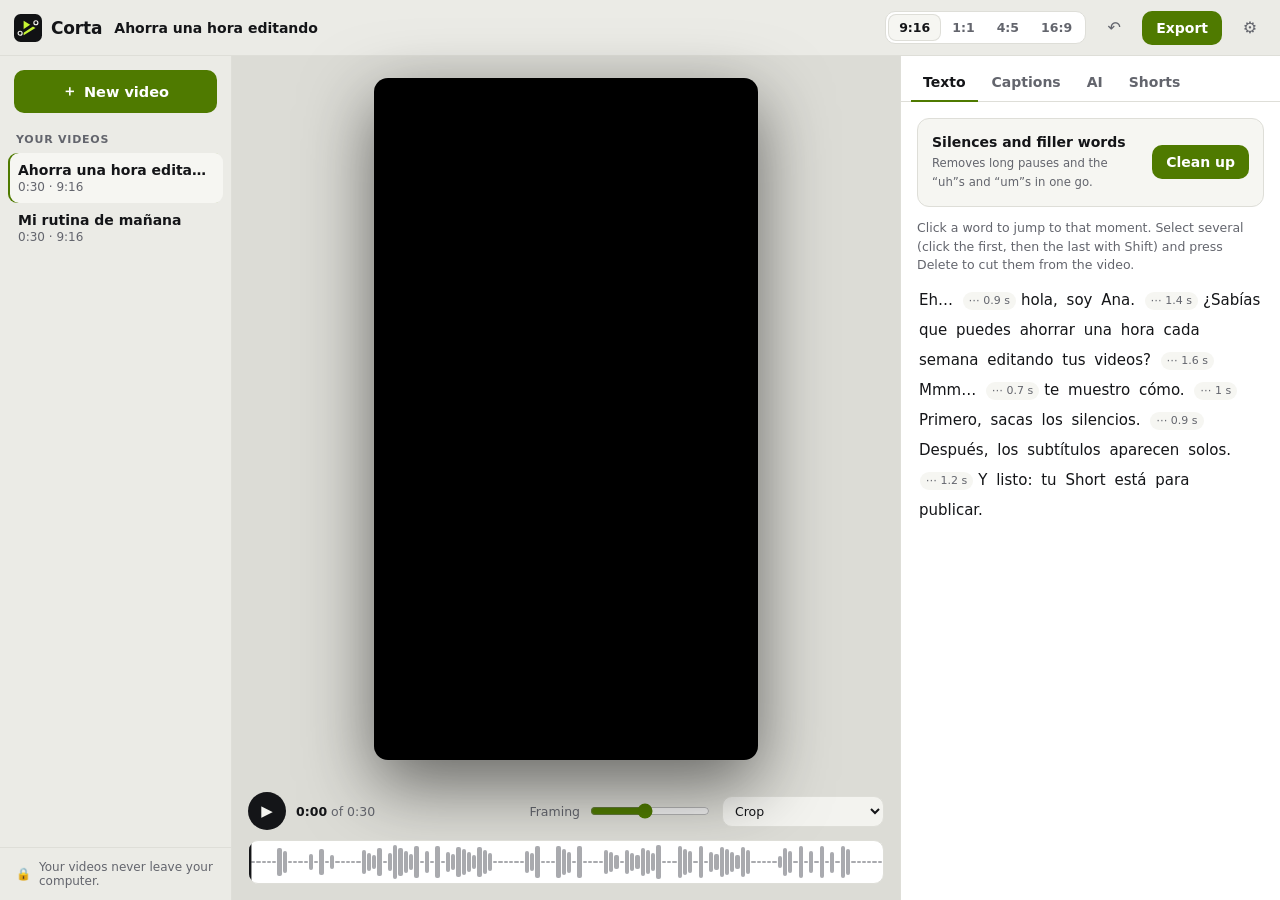
==== ui/index.html @ e9cdbba0 "Primera versión de Corta: editor por texto para Shorts, Reels y TikTok - bin/: proyecto abierto con " ====
<!doctype html>
<html lang="es">
<head>
  <meta charset="utf-8">
  <meta name="viewport" content="width=device-width, initial-scale=1">
  <meta http-equiv="Content-Security-Policy" content="default-src 'self'; style-src 'self' 'unsafe-inline'; img-src 'self' data: blob:; media-src 'self' blob: corta:; font-src 'self'; connect-src 'self'">
  <title>Corta</title>
  <link rel="icon" href="favicon.svg">
  <link rel="stylesheet" href="app.css">
</head>
<body>
  <div id="app"></div>
  <div id="toast" role="status" aria-live="polite"></div>
  <script src="app.js"></script>
</body>
</html>
---- ui/app.css ----
/* Corta: editor oscuro (el video manda) con un verde lima de acento. Modo claro disponible según el sistema. */
@font-face { font-family: "Poppins ExtraBold"; src: url("fuentes/Poppins_800ExtraBold.ttf"); font-display: block; }
@font-face { font-family: "Poppins SemiBold"; src: url("fuentes/Poppins_600SemiBold.ttf"); font-display: block; }
@font-face { font-family: "Montserrat Black"; src: url("fuentes/Montserrat_900Black.ttf"); font-display: block; }
@font-face { font-family: "Bebas Neue"; src: url("fuentes/BebasNeue_400Regular.ttf"); font-display: block; }
@font-face { font-family: "Anton"; src: url("fuentes/Anton_400Regular.ttf"); font-display: block; }

:root {
  --fondo: #0d0e10; --panel: #16171a; --panel2: #1d1f23; --lateral: #121315; --texto: #f4f4f0; --suave: #9a9ca3; --linea: #2a2c31;
  --acento: #c6f432; --sobre-acento: #111214; --acento-suave: rgba(198, 244, 50, .13); --rojo: #ff6b6b; --rojo-suave: rgba(255, 107, 107, .14);
  --corte: repeating-linear-gradient(135deg, rgba(255, 107, 107, .5) 0 4px, rgba(255, 107, 107, .18) 4px 8px);
  --escenario: #08090a; --radio: 12px;
  font-family: -apple-system, BlinkMacSystemFont, "Segoe UI", system-ui, sans-serif; font-size: 14px; color-scheme: dark;
}
@media (prefers-color-scheme: light) {
  :root { --fondo: #f3f3ef; --panel: #ffffff; --panel2: #f6f6f2; --lateral: #ebebe6; --texto: #141518; --suave: #63656d; --linea: #deded8;
    --acento: #4f7a00; --sobre-acento: #ffffff; --acento-suave: rgba(79, 122, 0, .1); --rojo: #c93636; --rojo-suave: rgba(201, 54, 54, .1);
    --corte: repeating-linear-gradient(135deg, rgba(201, 54, 54, .45) 0 4px, rgba(201, 54, 54, .12) 4px 8px); --escenario: #dcdcd6; color-scheme: light; }
}
* { box-sizing: border-box; }
html, body { margin: 0; height: 100%; background: var(--fondo); color: var(--texto); }
button, input, select, textarea { font: inherit; color: inherit; }
button { cursor: pointer; }
:focus-visible { outline: 2px solid var(--acento); outline-offset: 2px; }
h1, h2, h3 { margin: 0; line-height: 1.25; }
.num { font-variant-numeric: tabular-nums; }

/* Estructura: proyectos · escenario · panel */
.app { display: grid; grid-template-columns: 232px minmax(0, 1fr) 380px; grid-template-rows: 56px minmax(0, 1fr); height: 100vh; }
.barra { grid-column: 1 / -1; display: flex; align-items: center; gap: 12px; padding: 0 14px; border-bottom: 1px solid var(--linea); background: var(--lateral); -webkit-app-region: drag; min-width: 0; }
.barra > * { -webkit-app-region: no-drag; }
.marca { display: flex; align-items: center; gap: 9px; font-weight: 800; font-size: 17px; letter-spacing: -.01em; -webkit-app-region: drag; }
.logo { width: 28px; height: 28px; flex: none; }
.titulo-proy { font-weight: 650; color: var(--suave); white-space: nowrap; overflow: hidden; text-overflow: ellipsis; min-width: 0; flex: 1; }
.titulo-proy b { color: var(--texto); }
.segmentado { display: inline-flex; background: var(--panel); border: 1px solid var(--linea); border-radius: 10px; padding: 3px; gap: 2px; flex: none; }
.segmentado button { border: 0; background: transparent; padding: 5px 10px; border-radius: 7px; color: var(--suave); font-weight: 650; font-size: 12.5px; }
.segmentado button[aria-pressed="true"] { background: var(--panel2); color: var(--texto); box-shadow: 0 0 0 1px var(--linea); }

.lateral { background: var(--lateral); border-right: 1px solid var(--linea); display: flex; flex-direction: column; min-height: 0; }
.lateral .caja { padding: 14px; }
.lista { overflow-y: auto; flex: 1; padding: 0 8px 14px; }
.lista h2 { font-size: 11px; text-transform: uppercase; letter-spacing: .07em; color: var(--suave); padding: 6px 8px; font-weight: 700; }
.item { width: 100%; text-align: left; border: 0; background: transparent; border-radius: 9px; padding: 9px 10px; display: block; }
.item:hover { background: var(--panel); }
.item[aria-current="true"] { background: var(--panel2); box-shadow: inset 2px 0 0 var(--acento); }
.item .t { font-weight: 600; display: block; white-space: nowrap; overflow: hidden; text-overflow: ellipsis; }
.item .m { font-size: 12px; color: var(--suave); }
.pie-lateral { padding: 12px 16px; font-size: 12px; color: var(--suave); border-top: 1px solid var(--linea); display: flex; gap: 8px; align-items: center; }
.pie-lateral .icono { margin-left: auto; }

/* Botones */
.boton { border: 1px solid var(--linea); background: var(--panel); border-radius: 10px; padding: 8px 13px; font-weight: 650; display: inline-flex; align-items: center; justify-content: center; gap: 7px; white-space: nowrap; }
.boton:hover { border-color: var(--suave); }
.boton.principal { background: var(--acento); color: var(--sobre-acento); border-color: transparent; }
.boton.principal:hover { filter: brightness(1.06); }
.boton.grande { width: 100%; padding: 11px; font-size: 14.5px; }
.boton.sutil { border-color: transparent; background: transparent; color: var(--suave); }
.boton.sutil:hover { color: var(--texto); background: var(--panel2); }
.boton.peligro { color: var(--rojo); }
.boton:disabled { opacity: .45; cursor: default; }
.icono { border: 0; background: transparent; width: 32px; height: 32px; border-radius: 8px; display: inline-grid; place-items: center; color: var(--suave); font-size: 16px; flex: none; }
.icono:hover:not(:disabled) { background: var(--panel2); color: var(--texto); }
.icono:disabled { opacity: .35; cursor: default; }

/* Escenario */
.centro { display: flex; flex-direction: column; min-width: 0; min-height: 0; background: var(--escenario); }
.escenario { flex: 1; min-height: 0; display: grid; place-items: center; padding: 22px; position: relative; }
.pantalla { position: relative; overflow: hidden; background: #000; border-radius: 14px; box-shadow: 0 24px 70px rgba(0, 0, 0, .55), 0 0 0 1px rgba(255, 255, 255, .06); }
.pantalla video, .pantalla canvas { position: absolute; display: block; max-width: none; }
.pantalla .capa-zoom { position: absolute; inset: 0; transition: transform .25s ease; transform-origin: 50% 45%; }
.subs { position: absolute; left: 6%; right: 6%; text-align: center; transform: translateY(-50%); pointer-events: none; line-height: 1.12; }
.subs span { display: inline-block; margin: 0 .12em; transition: transform .08s; }
.texto-sobre { position: absolute; left: 6%; right: 6%; text-align: center; pointer-events: none; transform: translateY(-50%); }
.reproductor { display: flex; align-items: center; gap: 10px; padding: 10px 16px 6px; color: var(--suave); font-size: 12.5px; }
.reproductor .play { width: 38px; height: 38px; border-radius: 50%; background: var(--texto); color: var(--fondo); border: 0; display: grid; place-items: center; font-size: 15px; }
.reproductor .tiempo { font-variant-numeric: tabular-nums; }
.reproductor .tiempo b { color: var(--texto); }
.reproductor .encuadre { margin-left: auto; display: flex; align-items: center; gap: 8px; }
.reproductor input[type=range] { accent-color: var(--acento); width: 120px; }
.linea-tiempo { margin: 4px 16px 16px; height: 44px; border-radius: 10px; background: var(--panel); border: 1px solid var(--linea); position: relative; cursor: pointer; overflow: hidden; }
.linea-tiempo .onda { position: absolute; inset: 0; display: flex; align-items: center; gap: 1px; padding: 0 2px; opacity: .55; }
.linea-tiempo .onda i { flex: 1; background: var(--suave); border-radius: 2px; min-width: 1px; }
.linea-tiempo .corte { position: absolute; top: 0; bottom: 0; background: var(--corte); border-left: 1px solid var(--rojo); border-right: 1px solid var(--rojo); }
.linea-tiempo .zoom { position: absolute; top: 0; height: 4px; background: var(--acento); border-radius: 2px; }
.linea-tiempo .cabezal { position: absolute; top: -2px; bottom: -2px; width: 2px; background: var(--texto); box-shadow: 0 0 0 1px rgba(0,0,0,.4); pointer-events: none; }

/* Panel derecho */
.panel { border-left: 1px solid var(--linea); background: var(--panel); display: flex; flex-direction: column; min-height: 0; min-width: 0; }
.pestanas { display: flex; gap: 2px; padding: 8px 10px 0; border-bottom: 1px solid var(--linea); }
.pestana { border: 0; background: transparent; padding: 10px 12px; color: var(--suave); font-weight: 650; border-bottom: 2px solid transparent; margin-bottom: -1px; white-space: nowrap; }
.pestana[aria-selected="true"] { color: var(--texto); border-color: var(--acento); }
.cuerpo-panel { overflow-y: auto; flex: 1; padding: 16px; min-height: 0; }
.tarjeta { background: var(--panel2); border: 1px solid var(--linea); border-radius: var(--radio); padding: 14px; margin-bottom: 12px; }
.tarjeta h3 { font-size: 12px; text-transform: uppercase; letter-spacing: .06em; color: var(--suave); margin-bottom: 10px; font-weight: 700; }
.nota { color: var(--suave); font-size: 12.5px; line-height: 1.5; margin: 6px 0 0; }
.limpiar { display: flex; gap: 10px; align-items: center; }
.limpiar .txt { flex: 1; min-width: 0; line-height: 1.4; }
.limpiar .txt > b { display: block; }
.limpiar .txt small { color: var(--suave); }
.ahorro { color: var(--acento); font-weight: 700; }
.acciones-sel { position: sticky; top: -16px; z-index: 2; display: flex; gap: 8px; align-items: center; background: var(--panel); padding: 8px 0 10px; margin-top: -4px; }
.acciones-sel span { color: var(--suave); font-size: 12.5px; flex: 1; }
.transcripcion { line-height: 2; font-size: 15px; user-select: none; }
.transcripcion .w { border-radius: 5px; padding: 2px 2px; cursor: pointer; }
.transcripcion .w:hover { background: var(--panel2); }
.transcripcion .w.activa { background: var(--acento); color: var(--sobre-acento); }
.transcripcion .w.sel { background: var(--acento-suave); box-shadow: 0 0 0 1px var(--acento); }
.transcripcion .w.cortada { color: var(--suave); text-decoration: line-through; text-decoration-color: var(--rojo); opacity: .55; }
.transcripcion .pausa { display: inline-block; font-size: 11px; padding: 0 6px; border-radius: 99px; background: var(--panel2); color: var(--suave); line-height: 18px; margin: 0 3px; cursor: pointer; vertical-align: 1px; border: 0; }
.transcripcion .pausa.cortada { background: var(--rojo-suave); color: var(--rojo); text-decoration: line-through; }
.galeria { display: grid; grid-template-columns: 1fr 1fr; gap: 10px; }
.estilo { border: 1.5px solid var(--linea); border-radius: 12px; background: #1b1d22 radial-gradient(120% 90% at 30% 20%, #3b3150, #16171a); padding: 0; overflow: hidden; text-align: left; }
.estilo[aria-pressed="true"] { border-color: var(--acento); box-shadow: 0 0 0 1px var(--acento); }
.estilo .muestra { height: 84px; display: grid; place-items: center; padding: 8px; }
.estilo .nombre { display: block; padding: 7px 10px; font-weight: 650; font-size: 12.5px; background: rgba(0,0,0,.35); color: #f4f4f0; }
.fila { display: flex; align-items: center; gap: 12px; padding: 9px 0; border-bottom: 1px solid var(--linea); }
.fila:last-child { border: 0; }
.fila .txt { flex: 1; min-width: 0; }
.fila .txt b { display: block; } .fila .txt small { color: var(--suave); display: block; line-height: 1.4; }
.fila input[type=range] { accent-color: var(--acento); width: 120px; }
.interruptor { width: 38px; height: 22px; appearance: none; border-radius: 99px; background: var(--linea); position: relative; cursor: pointer; flex: none; margin: 0; }
.interruptor::after { content: ""; position: absolute; top: 3px; left: 3px; width: 16px; height: 16px; border-radius: 50%; background: #fff; transition: transform .15s; }
.interruptor:checked { background: var(--acento); }
.interruptor:checked::after { transform: translateX(16px); background: var(--sobre-acento); }
textarea, input.texto, select { width: 100%; padding: 10px 12px; border-radius: 10px; border: 1px solid var(--linea); background: var(--fondo); color: var(--texto); resize: vertical; }
select { width: auto; padding: 6px 8px; }
textarea:focus, input.texto:focus { outline: 2px solid var(--acento); outline-offset: 0; }
.ejemplos { display: flex; flex-wrap: wrap; gap: 6px; margin: 10px 0 12px; }
.chip { border: 1px solid var(--linea); background: transparent; border-radius: 99px; padding: 5px 10px; font-size: 12.5px; color: var(--suave); }
.chip:hover { color: var(--texto); border-color: var(--suave); }
.historial-ia { display: grid; gap: 8px; margin-top: 14px; }
.cambio { padding: 10px 12px; border-radius: 10px; background: var(--panel2); border: 1px solid var(--linea); line-height: 1.45; }
.cambio .pedido { color: var(--suave); font-size: 12.5px; display: block; margin-bottom: 3px; }
.cambio.error { border-color: var(--rojo); }
.short { padding: 12px; border-radius: 12px; border: 1px solid var(--linea); background: var(--panel2); margin-bottom: 10px; }
.short h4 { margin: 0 0 4px; font-size: 14.5px; }
.short .meta { color: var(--acento); font-size: 12px; font-weight: 700; }
.short p { margin: 6px 0 10px; color: var(--suave); font-size: 13px; line-height: 1.45; }
.short p q { color: var(--texto); }
.short .acciones { display: flex; gap: 8px; }
.barra-prog { height: 6px; background: var(--linea); border-radius: 99px; overflow: hidden; }
.barra-prog i { display: block; height: 100%; background: var(--acento); border-radius: 99px; transition: width .3s; }
.barra-prog.indef i { width: 35% !important; animation: indef 1.3s ease-in-out infinite; }
@keyframes indef { from { transform: translateX(-100%); } to { transform: translateX(290%); } }

/* Vacío, progreso y diálogos */
.vacio { grid-column: 2 / 4; display: grid; place-items: center; padding: 30px; }
.vacio .dentro { text-align: center; max-width: 520px; }
.vacio h1 { font-size: 28px; margin: 16px 0 8px; letter-spacing: -.02em; }
.vacio p { color: var(--suave); line-height: 1.6; }
.soltar { border: 2px dashed var(--linea); border-radius: 18px; padding: 34px 20px; margin: 22px 0; display: grid; gap: 12px; justify-items: center; }
.soltar.encima { border-color: var(--acento); background: var(--acento-suave); }
.pasos { display: grid; gap: 8px; text-align: left; }
.pasos div { display: flex; gap: 10px; color: var(--suave); line-height: 1.45; }
.pasos b { color: var(--acento); }
.procesando { grid-column: 2 / 4; display: grid; place-items: center; }
.procesando .tarjeta { width: min(440px, 90%); padding: 22px; }
.capa { position: fixed; inset: 0; background: rgba(0, 0, 0, .6); display: grid; place-items: center; padding: 20px; z-index: 10; }
.dialogo { background: var(--panel); border: 1px solid var(--linea); border-radius: 18px; width: min(560px, 100%); max-height: 92vh; overflow-y: auto; padding: 24px 26px; box-shadow: 0 30px 80px rgba(0, 0, 0, .5); }
.dialogo h2 { font-size: 20px; margin-bottom: 6px; }
.dialogo > p { color: var(--suave); margin: 0 0 16px; line-height: 1.55; }
.pie-dialogo { display: flex; justify-content: flex-end; gap: 8px; margin-top: 16px; flex-wrap: wrap; }
.pie-dialogo .izq { margin-right: auto; }
.pasos-bv { display: flex; gap: 6px; margin-bottom: 18px; }
.pasos-bv i { height: 4px; flex: 1; border-radius: 99px; background: var(--linea); }
.pasos-bv i.hecho { background: var(--acento); }
.ok { color: var(--acento); font-weight: 650; font-size: 13px; white-space: nowrap; }
.error-txt { color: var(--rojo); display: block; }
.enlaces { display: flex; gap: 14px; flex-wrap: wrap; font-size: 13px; }
.enlaces a { color: var(--acento); }
.seccion { margin-bottom: 20px; }
.seccion h3 { font-size: 12px; text-transform: uppercase; letter-spacing: .06em; color: var(--suave); margin-bottom: 6px; }
#toast { position: fixed; bottom: 22px; left: 50%; transform: translateX(-50%) translateY(20px); background: var(--texto); color: var(--fondo); padding: 9px 16px; border-radius: 99px; font-weight: 650; opacity: 0; transition: .2s; pointer-events: none; z-index: 20; }
#toast.visible { opacity: 1; transform: translateX(-50%); }

/* Mac: la franja de arriba mueve la ventana (semáforos a la izquierda). */
html[data-host="mac"] .barra { padding-left: 84px; }

@media (max-width: 1100px) {
  .app { grid-template-columns: minmax(0, 1fr) 360px; }
  .lateral { display: none; }
  .vacio, .procesando { grid-column: 1 / 3; }
}
@media (max-width: 760px) {
  .app { grid-template-columns: minmax(0, 1fr); grid-template-rows: auto auto auto; height: auto; min-height: 100vh; }
  .barra { flex-wrap: wrap; padding: 10px 12px; height: auto; gap: 8px; }
  .titulo-proy { order: 3; flex-basis: 100%; }
  .escenario { padding: 14px; min-height: 420px; }
  .panel { border-left: 0; border-top: 1px solid var(--linea); }
  .cuerpo-panel { overflow: visible; }
  .vacio, .procesando { grid-column: 1; }
  .reproductor { flex-wrap: wrap; }
  .reproductor .encuadre { margin-left: 0; }
}
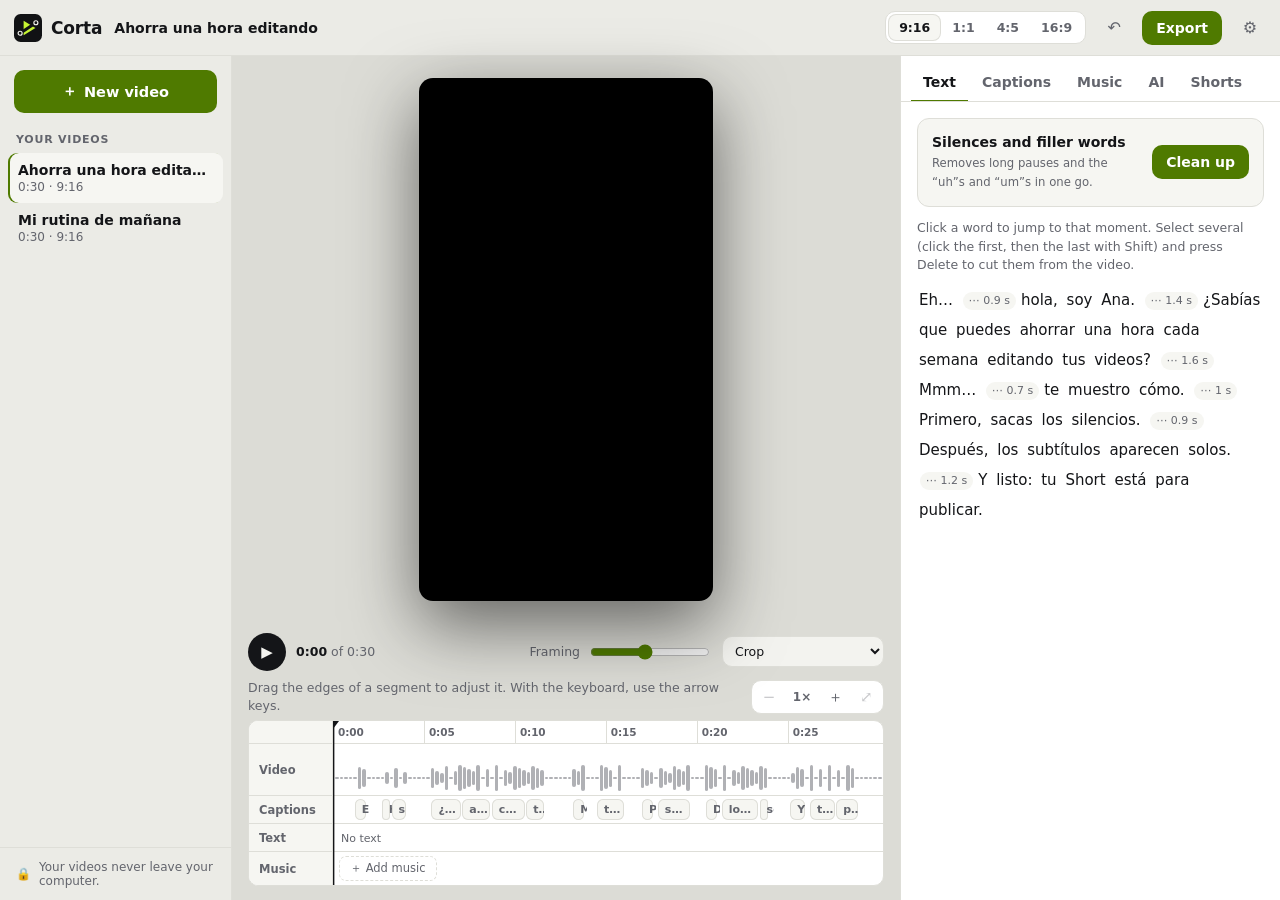
==== commit 4f69b0b6: "Content-Security-Policy más estricta en la interfaz y CSP en la página pública La interfaz suma obje" ====
--- a/ui/index.html
+++ b/ui/index.html
@@ -3,7 +3,7 @@
 <head>
   <meta charset="utf-8">
   <meta name="viewport" content="width=device-width, initial-scale=1">
-  <meta http-equiv="Content-Security-Policy" content="default-src 'self'; style-src 'self' 'unsafe-inline'; img-src 'self' data: blob:; media-src 'self' blob: corta:; font-src 'self'; connect-src 'self'">
+  <meta http-equiv="Content-Security-Policy" content="default-src 'self'; style-src 'self' 'unsafe-inline'; img-src 'self' data: blob:; media-src 'self' blob: corta:; font-src 'self'; connect-src 'self'; object-src 'none'; base-uri 'none'; form-action 'none'">
   <title>Corta</title>
   <link rel="icon" href="favicon.svg">
   <link rel="stylesheet" href="app.css">
--- a/ui/app.css
+++ b/ui/app.css
@@ -9,13 +9,14 @@
   --fondo: #0d0e10; --panel: #16171a; --panel2: #1d1f23; --lateral: #121315; --texto: #f4f4f0; --suave: #9a9ca3; --linea: #2a2c31;
   --acento: #c6f432; --sobre-acento: #111214; --acento-suave: rgba(198, 244, 50, .13); --rojo: #ff6b6b; --rojo-suave: rgba(255, 107, 107, .14);
   --corte: repeating-linear-gradient(135deg, rgba(255, 107, 107, .5) 0 4px, rgba(255, 107, 107, .18) 4px 8px);
-  --escenario: #08090a; --radio: 12px;
+  --escenario: #08090a; --radio: 12px; --violeta: #b8a2ff; --violeta-suave: rgba(184, 162, 255, .2); --azul: #62c6ff; --azul-suave: rgba(98, 198, 255, .28);
   font-family: -apple-system, BlinkMacSystemFont, "Segoe UI", system-ui, sans-serif; font-size: 14px; color-scheme: dark;
 }
 @media (prefers-color-scheme: light) {
   :root { --fondo: #f3f3ef; --panel: #ffffff; --panel2: #f6f6f2; --lateral: #ebebe6; --texto: #141518; --suave: #63656d; --linea: #deded8;
     --acento: #4f7a00; --sobre-acento: #ffffff; --acento-suave: rgba(79, 122, 0, .1); --rojo: #c93636; --rojo-suave: rgba(201, 54, 54, .1);
-    --corte: repeating-linear-gradient(135deg, rgba(201, 54, 54, .45) 0 4px, rgba(201, 54, 54, .12) 4px 8px); --escenario: #dcdcd6; color-scheme: light; }
+    --corte: repeating-linear-gradient(135deg, rgba(201, 54, 54, .45) 0 4px, rgba(201, 54, 54, .12) 4px 8px); --escenario: #dcdcd6; color-scheme: light;
+    --violeta: #6a4fd6; --violeta-suave: rgba(106, 79, 214, .14); --azul: #1f78b4; --azul-suave: rgba(31, 120, 180, .22); }
 }
 * { box-sizing: border-box; }
 html, body { margin: 0; height: 100%; background: var(--fondo); color: var(--texto); }
@@ -78,16 +79,74 @@
 .reproductor .tiempo b { color: var(--texto); }
 .reproductor .encuadre { margin-left: auto; display: flex; align-items: center; gap: 8px; }
 .reproductor input[type=range] { accent-color: var(--acento); width: 120px; }
-.linea-tiempo { margin: 4px 16px 16px; height: 44px; border-radius: 10px; background: var(--panel); border: 1px solid var(--linea); position: relative; cursor: pointer; overflow: hidden; }
-.linea-tiempo .onda { position: absolute; inset: 0; display: flex; align-items: center; gap: 1px; padding: 0 2px; opacity: .55; }
-.linea-tiempo .onda i { flex: 1; background: var(--suave); border-radius: 2px; min-width: 1px; }
-.linea-tiempo .corte { position: absolute; top: 0; bottom: 0; background: var(--corte); border-left: 1px solid var(--rojo); border-right: 1px solid var(--rojo); }
-.linea-tiempo .zoom { position: absolute; top: 0; height: 4px; background: var(--acento); border-radius: 2px; }
-.linea-tiempo .cabezal { position: absolute; top: -2px; bottom: -2px; width: 2px; background: var(--texto); box-shadow: 0 0 0 1px rgba(0,0,0,.4); pointer-events: none; }
+
+/* Línea de tiempo con pistas: los nombres a la izquierda y las pistas en una vista que se desplaza con el zoom */
+.lt { margin: 2px 16px 14px; --lt-nombres: 84px; --h-regla: 22px; --h-video: 52px; --h-subs: 28px; --h-textos: 28px; --h-musica: 34px; }
+.lt-herr { display: flex; align-items: center; gap: 10px; min-height: 34px; margin-bottom: 4px; }
+.lt-info { flex: 1; min-width: 0; display: flex; align-items: center; gap: 8px; flex-wrap: wrap; font-size: 12.5px; }
+.lt-info .nota { margin: 0; }
+.lt-info b { font-weight: 650; font-variant-numeric: tabular-nums; }
+.boton.chico { padding: 3px 9px; font-size: 12.5px; border-radius: 8px; }
+.lt-zoom { display: inline-flex; align-items: center; gap: 1px; background: var(--panel); border: 1px solid var(--linea); border-radius: 10px; padding: 2px; flex: none; }
+.lt-zoom .icono { width: 30px; height: 28px; font-size: 15px; }
+.lt-zoom .num { min-width: 34px; text-align: center; font-size: 12px; font-weight: 650; color: var(--suave); }
+.lt-cuerpo { display: grid; grid-template-columns: var(--lt-nombres) minmax(0, 1fr); border: 1px solid var(--linea); border-radius: 10px; background: var(--panel); overflow: hidden; }
+.lt-nombres { display: grid; grid-template-rows: var(--h-regla) var(--h-video) var(--h-subs) var(--h-textos) var(--h-musica); background: var(--panel2); border-right: 1px solid var(--linea); }
+.lt-nombres span { display: flex; align-items: center; padding: 0 10px; font-size: 11.5px; font-weight: 700; color: var(--suave); border-top: 1px solid var(--linea); white-space: nowrap; overflow: hidden; text-overflow: ellipsis; }
+.lt-nombres span:first-child { border-top: 0; }
+.lt-vista { overflow-x: auto; overflow-y: hidden; touch-action: pan-x; scrollbar-width: thin; min-width: 0; }
+.lt-contenido { position: relative; min-width: 100%; overflow: hidden; user-select: none; -webkit-user-select: none; }
+.lt-regla { position: relative; height: var(--h-regla); cursor: ew-resize; touch-action: none; }
+.lt-regla:focus-visible { outline-offset: -2px; }
+.lt-regla .marca { position: absolute; top: 0; bottom: 0; border-left: 1px solid var(--linea); padding-left: 4px; font-size: 10.5px; line-height: var(--h-regla); color: var(--suave); font-variant-numeric: tabular-nums; white-space: nowrap; pointer-events: none; }
+.pista { position: relative; border-top: 1px solid var(--linea); }
+.pista-video { height: var(--h-video); }
+.pista-subtitulos { height: var(--h-subs); }
+.pista-textos { height: var(--h-textos); }
+.pista-musica { height: var(--h-musica); }
+.pista.apagada { opacity: .4; }
+.fila-zoom { position: absolute; left: 0; right: 0; top: 0; height: 17px; z-index: 2; }
+.fila-cortes { position: absolute; left: 0; right: 0; top: 17px; bottom: 0; }
+.fila-cortes .onda { position: absolute; inset: 0; display: flex; align-items: center; gap: 1px; padding: 0 2px; opacity: .5; pointer-events: none; }
+.fila-cortes .onda i { flex: 1; background: var(--suave); border-radius: 2px; min-width: 1px; }
+.bloque { position: absolute; top: 3px; bottom: 3px; min-width: 3px; border-radius: 6px; display: flex; align-items: center; cursor: pointer; }
+.bloque .etq { min-width: 0; overflow: hidden; white-space: nowrap; text-overflow: ellipsis; padding: 0 7px; font-size: 11px; font-weight: 650; pointer-events: none; }
+.b-corte { top: 2px; bottom: 2px; background: var(--corte); box-shadow: inset 0 0 0 1px var(--rojo); }
+.b-zoom { top: 2px; bottom: 1px; border-radius: 4px; background: var(--acento); color: var(--sobre-acento); }
+.b-zoom .etq { font-size: 10px; padding: 0 5px; }
+.b-sub { background: var(--panel2); box-shadow: inset 0 0 0 1px var(--linea); cursor: default; }
+.b-sub .etq { font-weight: 550; color: var(--suave); }
+.b-texto { background: var(--violeta-suave); box-shadow: inset 0 0 0 1px var(--violeta); }
+.bloque.sel { box-shadow: inset 0 0 0 2px var(--texto); z-index: 2; }
+.b-corte.sel { box-shadow: inset 0 0 0 2px var(--rojo), 0 0 0 1px var(--texto); }
+/* Bordes arrastrables: área de 14 px (24 px con el dedo) y una barrita que aparece al pasar, elegir o enfocar */
+.borde { position: absolute; top: -2px; bottom: -2px; width: 14px; z-index: 3; cursor: ew-resize; touch-action: none; border-radius: 4px; }
+.borde.i { left: -7px; }
+.borde.f { right: -7px; }
+.borde::after { content: ""; position: absolute; top: 3px; bottom: 3px; left: 5px; width: 4px; border-radius: 3px; background: var(--texto); box-shadow: 0 0 0 1px var(--panel); opacity: 0; transition: opacity .12s; }
+.bloque:hover .borde::after, .bloque.sel .borde::after, .borde:focus-visible::after { opacity: 1; }
+.borde:focus-visible { outline: 2px solid var(--acento); outline-offset: 0; }
+@media (pointer: coarse) {
+  .borde { width: 24px; }
+  .borde.i { left: -12px; }
+  .borde.f { right: -12px; }
+  .borde::after { left: 10px; opacity: .55; }
+}
+.lt-sombras { position: absolute; left: 0; right: 0; top: calc(var(--h-regla) + var(--h-video) + 1px); bottom: 0; pointer-events: none; z-index: 1; }
+.lt-sombras span { position: absolute; top: 0; bottom: 0; background: var(--corte); opacity: .3; }
+.lt-vacia { position: absolute; left: 8px; top: 50%; transform: translateY(-50%); font-size: 11px; color: var(--suave); white-space: nowrap; pointer-events: none; }
+.envolvente { position: absolute; left: 0; top: 3px; width: 100%; height: calc(100% - 6px); pointer-events: none; }
+.envolvente polygon { fill: var(--azul-suave); stroke: var(--azul); stroke-width: 1.2; vector-effect: non-scaling-stroke; }
+.envolvente.muda { opacity: .35; }
+.nombre-m { position: absolute; left: 8px; top: 50%; transform: translateY(-50%); max-width: calc(100% - 16px); font-size: 11px; font-weight: 650; white-space: nowrap; overflow: hidden; text-overflow: ellipsis; pointer-events: none; }
+.lt-agregar { position: absolute; left: 6px; top: 4px; bottom: 4px; border: 1px dashed var(--linea); background: transparent; border-radius: 7px; padding: 0 10px; font-size: 11.5px; color: var(--suave); }
+.lt-agregar:hover { color: var(--texto); border-color: var(--suave); }
+.lt .cabezal { position: absolute; top: 0; bottom: 0; width: 2px; margin-left: -1px; background: var(--texto); box-shadow: 0 0 0 1px rgba(0, 0, 0, .35); z-index: 4; pointer-events: none; }
+.lt .cabezal::before { content: ""; position: absolute; top: 0; left: -5px; border: 6px solid transparent; border-top: 8px solid var(--texto); border-bottom: 0; }
 
 /* Panel derecho */
 .panel { border-left: 1px solid var(--linea); background: var(--panel); display: flex; flex-direction: column; min-height: 0; min-width: 0; }
-.pestanas { display: flex; gap: 2px; padding: 8px 10px 0; border-bottom: 1px solid var(--linea); }
+.pestanas { display: flex; gap: 2px; padding: 8px 10px 0; border-bottom: 1px solid var(--linea); overflow-x: auto; scrollbar-width: none; }
 .pestana { border: 0; background: transparent; padding: 10px 12px; color: var(--suave); font-weight: 650; border-bottom: 2px solid transparent; margin-bottom: -1px; white-space: nowrap; }
 .pestana[aria-selected="true"] { color: var(--texto); border-color: var(--acento); }
 .cuerpo-panel { overflow-y: auto; flex: 1; padding: 16px; min-height: 0; }
@@ -133,6 +192,15 @@
 .cambio { padding: 10px 12px; border-radius: 10px; background: var(--panel2); border: 1px solid var(--linea); line-height: 1.45; }
 .cambio .pedido { color: var(--suave); font-size: 12.5px; display: block; margin-bottom: 3px; }
 .cambio.error { border-color: var(--rojo); }
+.disco { width: 34px; height: 34px; border-radius: 9px; display: grid; place-items: center; background: var(--azul-suave); color: var(--azul); font-size: 17px; flex: none; }
+.archivo-m .txt b { white-space: nowrap; overflow: hidden; text-overflow: ellipsis; }
+.acciones-m { display: flex; gap: 4px; flex: none; }
+.fila output { min-width: 40px; text-align: right; color: var(--suave); font-size: 12.5px; }
+.medidor { display: grid; gap: 6px; margin: 12px 0 14px; }
+.medidor .barra-prog i { background: var(--azul); transition: width .08s linear; }
+.medidor small { color: var(--suave); font-size: 12px; }
+.derechos { border-color: var(--linea); background: transparent; }
+.derechos b { display: block; margin-bottom: 2px; }
 .short { padding: 12px; border-radius: 12px; border: 1px solid var(--linea); background: var(--panel2); margin-bottom: 10px; }
 .short h4 { margin: 0 0 4px; font-size: 14.5px; }
 .short .meta { color: var(--acento); font-size: 12px; font-weight: 700; }
@@ -165,6 +233,24 @@
 .pasos-bv { display: flex; gap: 6px; margin-bottom: 18px; }
 .pasos-bv i { height: 4px; flex: 1; border-radius: 99px; background: var(--linea); }
 .pasos-bv i.hecho { background: var(--acento); }
+.dialogo h2[tabindex]:focus { outline: none; }
+/* Bienvenida, paso 0: el idioma, sobre fondo liso (antes de elegirlo no se ve nada más) */
+.capa-idioma { background: var(--fondo); }
+.capa-idioma .dialogo { box-shadow: 0 12px 40px rgba(0, 0, 0, .14); }
+.idioma-bv { text-align: center; }
+.idioma-bv .logo { width: 48px; height: 48px; margin: 4px auto 14px; display: block; }
+.idioma-bv h2 { font-size: 22px; margin-bottom: 20px; }
+.idioma-bv .punto { color: var(--suave); }
+.opciones-idioma { display: grid; grid-template-columns: 1fr 1fr; gap: 12px; }
+.opcion-idioma { flex-direction: column; gap: 4px; min-height: 104px; padding: 16px 14px; border-radius: 14px; white-space: normal; position: relative; border-width: 2px; }
+.opcion-idioma b { font-size: 20px; }
+.opcion-idioma small { font-size: 13.5px; font-weight: 500; color: var(--suave); }
+.opcion-idioma.principal small { color: inherit; }
+.opcion-idioma .sugerido { position: absolute; top: 8px; right: 10px; font-style: normal; font-size: 11px; font-weight: 700; letter-spacing: .03em; text-transform: uppercase; }
+.opcion-idioma:focus-visible { outline: 3px solid var(--texto); outline-offset: 3px; }
+.nota-idioma { color: var(--suave); font-size: 13px; margin: 18px 0 0; line-height: 1.5; }
+.nota-idioma span { display: block; }
+@media (max-width: 480px) { .opciones-idioma { grid-template-columns: 1fr; } .idioma-bv h2 { font-size: 20px; } .idioma-bv h2 span[lang] { display: block; } .idioma-bv .punto { display: none; } .dialogo { padding: 20px 18px; } }
 .ok { color: var(--acento); font-weight: 650; font-size: 13px; white-space: nowrap; }
 .error-txt { color: var(--rojo); display: block; }
 .enlaces { display: flex; gap: 14px; flex-wrap: wrap; font-size: 13px; }
@@ -192,4 +278,8 @@
   .vacio, .procesando { grid-column: 1; }
   .reproductor { flex-wrap: wrap; }
   .reproductor .encuadre { margin-left: 0; }
-}
+  .lt { margin: 2px 12px 12px; --lt-nombres: 64px; }
+  .lt-nombres span { padding: 0 7px; font-size: 10.5px; }
+  .lt-herr { flex-wrap: wrap; }
+  .pestana { padding: 10px 9px; }
+}
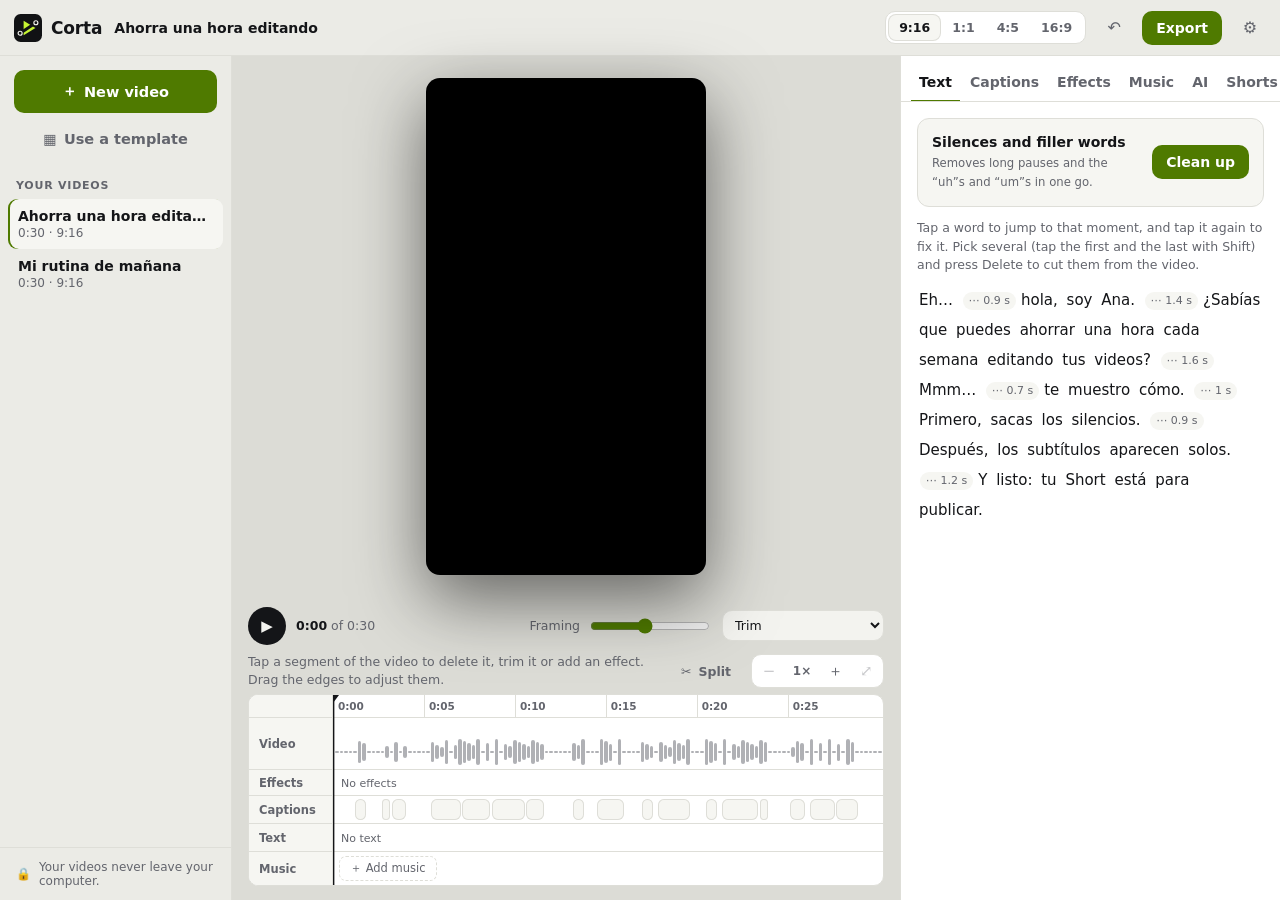
==== commit d9e84c64: "Plantillas: eliges una, pones tus clips o fotos y el video se arma solo Una plantilla es un video ar" ====
--- a/ui/index.html
+++ b/ui/index.html
@@ -3,7 +3,7 @@
 <head>
   <meta charset="utf-8">
   <meta name="viewport" content="width=device-width, initial-scale=1">
-  <meta http-equiv="Content-Security-Policy" content="default-src 'self'; style-src 'self' 'unsafe-inline'; img-src 'self' data: blob:; media-src 'self' blob: corta:; font-src 'self'; connect-src 'self'; object-src 'none'; base-uri 'none'; form-action 'none'">
+  <meta http-equiv="Content-Security-Policy" content="default-src 'self'; style-src 'self' 'unsafe-inline'; img-src 'self' data: blob: corta:; media-src 'self' blob: corta:; font-src 'self'; connect-src 'self'; object-src 'none'; base-uri 'none'; form-action 'none'">
   <title>Corta</title>
   <link rel="icon" href="favicon.svg">
   <link rel="stylesheet" href="app.css">
--- a/ui/app.css
+++ b/ui/app.css
@@ -81,7 +81,7 @@
 .reproductor input[type=range] { accent-color: var(--acento); width: 120px; }
 
 /* Línea de tiempo con pistas: los nombres a la izquierda y las pistas en una vista que se desplaza con el zoom */
-.lt { margin: 2px 16px 14px; --lt-nombres: 84px; --h-regla: 22px; --h-video: 52px; --h-subs: 28px; --h-textos: 28px; --h-musica: 34px; }
+.lt { margin: 2px 16px 14px; --lt-nombres: 84px; --h-regla: 22px; --h-video: 52px; --h-subs: 28px; --h-textos: 28px; --h-musica: 34px; --h-efectos: 26px; }
 .lt-herr { display: flex; align-items: center; gap: 10px; min-height: 34px; margin-bottom: 4px; }
 .lt-info { flex: 1; min-width: 0; display: flex; align-items: center; gap: 8px; flex-wrap: wrap; font-size: 12.5px; }
 .lt-info .nota { margin: 0; }
@@ -91,7 +91,7 @@
 .lt-zoom .icono { width: 30px; height: 28px; font-size: 15px; }
 .lt-zoom .num { min-width: 34px; text-align: center; font-size: 12px; font-weight: 650; color: var(--suave); }
 .lt-cuerpo { display: grid; grid-template-columns: var(--lt-nombres) minmax(0, 1fr); border: 1px solid var(--linea); border-radius: 10px; background: var(--panel); overflow: hidden; }
-.lt-nombres { display: grid; grid-template-rows: var(--h-regla) var(--h-video) var(--h-subs) var(--h-textos) var(--h-musica); background: var(--panel2); border-right: 1px solid var(--linea); }
+.lt-nombres { display: grid; grid-template-rows: var(--h-regla) var(--h-video) var(--h-efectos) var(--h-subs) var(--h-textos) var(--h-musica); background: var(--panel2); border-right: 1px solid var(--linea); }
 .lt-nombres span { display: flex; align-items: center; padding: 0 10px; font-size: 11.5px; font-weight: 700; color: var(--suave); border-top: 1px solid var(--linea); white-space: nowrap; overflow: hidden; text-overflow: ellipsis; }
 .lt-nombres span:first-child { border-top: 0; }
 .lt-vista { overflow-x: auto; overflow-y: hidden; touch-action: pan-x; scrollbar-width: thin; min-width: 0; }
@@ -102,6 +102,7 @@
 .pista { position: relative; border-top: 1px solid var(--linea); }
 .pista-video { height: var(--h-video); }
 .pista-subtitulos { height: var(--h-subs); }
+.pista-efectos { height: var(--h-efectos); }
 .pista-textos { height: var(--h-textos); }
 .pista-musica { height: var(--h-musica); }
 .pista.apagada { opacity: .4; }
@@ -147,7 +148,7 @@
 /* Panel derecho */
 .panel { border-left: 1px solid var(--linea); background: var(--panel); display: flex; flex-direction: column; min-height: 0; min-width: 0; }
 .pestanas { display: flex; gap: 2px; padding: 8px 10px 0; border-bottom: 1px solid var(--linea); overflow-x: auto; scrollbar-width: none; }
-.pestana { border: 0; background: transparent; padding: 10px 12px; color: var(--suave); font-weight: 650; border-bottom: 2px solid transparent; margin-bottom: -1px; white-space: nowrap; }
+.pestana { border: 0; background: transparent; padding: 10px 8px; color: var(--suave); font-weight: 650; border-bottom: 2px solid transparent; margin-bottom: -1px; white-space: nowrap; }
 .pestana[aria-selected="true"] { color: var(--texto); border-color: var(--acento); }
 .cuerpo-panel { overflow-y: auto; flex: 1; padding: 16px; min-height: 0; }
 .tarjeta { background: var(--panel2); border: 1px solid var(--linea); border-radius: var(--radio); padding: 14px; margin-bottom: 12px; }
@@ -158,14 +159,27 @@
 .limpiar .txt > b { display: block; }
 .limpiar .txt small { color: var(--suave); }
 .ahorro { color: var(--acento); font-weight: 700; }
-.acciones-sel { position: sticky; top: -16px; z-index: 2; display: flex; gap: 8px; align-items: center; background: var(--panel); padding: 8px 0 10px; margin-top: -4px; }
-.acciones-sel span { color: var(--suave); font-size: 12.5px; flex: 1; }
+.acciones-sel { position: sticky; top: -16px; z-index: 2; display: flex; flex-wrap: wrap; gap: 6px 8px; align-items: center; background: var(--panel); padding: 8px 0 10px; margin-top: -4px; }
+.acciones-sel > span { color: var(--suave); font-size: 12.5px; flex: 1 1 auto; }
 .transcripcion { line-height: 2; font-size: 15px; user-select: none; }
 .transcripcion .w { border-radius: 5px; padding: 2px 2px; cursor: pointer; }
 .transcripcion .w:hover { background: var(--panel2); }
 .transcripcion .w.activa { background: var(--acento); color: var(--sobre-acento); }
 .transcripcion .w.sel { background: var(--acento-suave); box-shadow: 0 0 0 1px var(--acento); }
 .transcripcion .w.cortada { color: var(--suave); text-decoration: line-through; text-decoration-color: var(--rojo); opacity: .55; }
+.transcripcion .w-editar { font: inherit; font-size: 15px; line-height: 1.4; padding: 1px 5px; margin: 0 1px; border-radius: 6px; border: 0; outline: 2px solid var(--acento); background: var(--fondo); color: var(--texto); width: auto; max-width: 100%; }
+.transcripcion .marca-linea { color: var(--acento); font-size: 12px; margin-left: 1px; vertical-align: 2px; }
+.subs [data-sub-w] { pointer-events: auto; cursor: text; }
+.subs .editar-sub { text-transform: none !important; pointer-events: auto; width: 100%; text-align: center; background: rgba(0, 0, 0, .55); border: 0; outline: 2px solid var(--acento); border-radius: 10px; padding: 6px 10px; line-height: 1.2; }
+.sugerencia { position: fixed; left: 50%; bottom: 72px; transform: translateX(-50%); z-index: 15; width: max-content; max-width: min(640px, calc(100vw - 32px));
+  display: flex; align-items: center; gap: 10px 14px; flex-wrap: wrap; padding: 10px 10px 10px 16px; border-radius: 14px; background: var(--panel); border: 1px solid var(--linea); box-shadow: 0 16px 50px rgba(0, 0, 0, .45); }
+.sugerencia .txt { flex: 1 1 220px; line-height: 1.4; }
+.sugerencia .acciones { display: flex; align-items: center; gap: 6px; flex-wrap: wrap; margin-left: auto; }
+.fila input.texto { flex: 1; min-width: 0; width: auto; }
+.chips-vocab { display: flex; flex-wrap: wrap; gap: 6px; padding: 8px 0; }
+.chip-vocab { display: inline-flex; align-items: center; gap: 2px; padding: 2px 2px 2px 10px; border: 1px solid var(--linea); border-radius: 99px; font-size: 13px; }
+.chip-vocab .icono { width: 24px; height: 24px; font-size: 14px; }
+.flecha { color: var(--suave); font-weight: 400; margin: 0 4px; }
 .transcripcion .pausa { display: inline-block; font-size: 11px; padding: 0 6px; border-radius: 99px; background: var(--panel2); color: var(--suave); line-height: 18px; margin: 0 3px; cursor: pointer; vertical-align: 1px; border: 0; }
 .transcripcion .pausa.cortada { background: var(--rojo-suave); color: var(--rojo); text-decoration: line-through; }
 .galeria { display: grid; grid-template-columns: 1fr 1fr; gap: 10px; }
@@ -281,5 +295,106 @@
   .lt { margin: 2px 12px 12px; --lt-nombres: 64px; }
   .lt-nombres span { padding: 0 7px; font-size: 10.5px; }
   .lt-herr { flex-wrap: wrap; }
+  .lt-info { flex: 1 1 100%; }
+  .lt-herr [data-accion="dividir"] { margin-right: auto; }
   .pestana { padding: 10px 9px; }
 }
+.pie-cambio { margin-top: 8px; display: flex; align-items: center; gap: 8px; }
+.cambio.quitado > span:not(.pedido) { color: var(--suave); }
+.estado-cambio { color: var(--suave); font-size: 12.5px; font-weight: 650; }
+
+/* Efectos: capas de la vista previa, panel, catálogo y línea de tiempo */
+.pantalla .capas-fx { position: absolute; inset: 0; pointer-events: none; }
+.pantalla .capas-fx i, .muestra-fx i { position: absolute; inset: 0; display: block; }
+.fx-destino { display: flex; align-items: center; gap: 10px; border-color: var(--acento); }
+.fx-destino .txt { flex: 1; min-width: 0; line-height: 1.4; }
+.fx-destino .txt b { display: block; } .fx-destino .txt small { color: var(--suave); display: block; overflow: hidden; text-overflow: ellipsis; white-space: nowrap; }
+.chips-fx { display: flex; gap: 6px; overflow-x: auto; scrollbar-width: none; padding: 2px 0 10px; }
+.chip[aria-pressed="true"] { background: var(--acento); color: var(--sobre-acento); border-color: transparent; }
+input.buscar-fx { margin-bottom: 12px; }
+.galeria-fx { display: grid; grid-template-columns: repeat(3, minmax(0, 1fr)); gap: 10px; margin-bottom: 12px; }
+.fx { border: 1.5px solid var(--linea); border-radius: 12px; background: var(--panel2); padding: 0; overflow: hidden; text-align: left; min-height: 44px; }
+.fx[aria-pressed="true"] { border-color: var(--acento); box-shadow: 0 0 0 1px var(--acento); }
+.fx .nombre { display: block; padding: 6px 8px; font-weight: 650; font-size: 12px; white-space: nowrap; overflow: hidden; text-overflow: ellipsis; }
+.muestra-fx { position: relative; display: block; height: 96px; overflow: hidden; background: radial-gradient(120% 90% at 30% 20%, #c9a27a, #4a3a5c); }
+.muestra-fx canvas { width: 100%; height: 100%; object-fit: cover; display: block; }
+.muestra-fx canvas:not(.con-video) { opacity: 0; }
+.muestra-fx.anim-acercar canvas { animation: fx-acercar 2.4s ease-in-out infinite alternate; }
+.muestra-fx.anim-alejar canvas { animation: fx-acercar 2.4s ease-in-out infinite alternate-reverse; }
+.muestra-fx.anim-golpe canvas { animation: fx-golpe 1.6s infinite; }
+.muestra-fx .anim-capa { animation: fx-capa 2s ease-in-out infinite; opacity: 0; }
+@keyframes fx-acercar { from { transform: scale(1); } to { transform: scale(1.18); } }
+@keyframes fx-golpe { 0%, 30% { transform: scale(1); } 38%, 100% { transform: scale(1.25); } }
+@keyframes fx-capa { 0%, 35%, 100% { opacity: 0; } 50% { opacity: 1; } }
+@media (prefers-reduced-motion: reduce) { .muestra-fx canvas, .muestra-fx .anim-capa { animation: none !important; } }
+.comunidad { display: flex; align-items: center; gap: 12px; }
+.comunidad .txt { flex: 1; min-width: 0; line-height: 1.4; } .comunidad .txt b { display: block; } .comunidad .txt small { color: var(--suave); }
+.lista-cat { display: grid; gap: 8px; max-height: 52vh; overflow-y: auto; margin-top: 2px; }
+.item-cat { display: flex; align-items: center; gap: 12px; padding: 8px; border: 1px solid var(--linea); border-radius: 12px; background: var(--panel2); }
+.item-cat .muestra-fx { width: 54px; flex: none; border-radius: 8px; }
+.item-cat .txt { flex: 1; min-width: 0; line-height: 1.4; } .item-cat .txt b { display: block; } .item-cat .txt small { display: block; color: var(--suave); font-size: 12.5px; }
+.item-cat .autor { font-size: 11.5px !important; }
+.b-tramo { top: 2px; bottom: 2px; background: transparent; border-radius: 6px; }
+.b-tramo:hover { box-shadow: inset 0 0 0 1px var(--suave); }
+.b-tramo.sel { box-shadow: inset 0 0 0 2px var(--acento); background: var(--acento-suave); }
+.b-efecto { background: var(--azul-suave); box-shadow: inset 0 0 0 1px var(--azul); z-index: 1; }
+.lt-global-fx { position: absolute; inset: 3px 0; width: 100%; border: 0; border-radius: 6px; background: var(--azul-suave); opacity: .55; color: var(--texto); font-size: 11px; font-weight: 650; text-align: left; padding: 0 8px; white-space: nowrap; overflow: hidden; text-overflow: ellipsis; }
+.herr-tramo { display: inline-flex; flex-wrap: wrap; gap: 4px; }
+@media (max-width: 760px) { .galeria-fx { grid-template-columns: repeat(3, minmax(0, 1fr)); } .muestra-fx { height: 84px; } }
+
+/* Plantillas: elegir (galería y detalle), vista previa sin video y el panel Clips */
+.solo-angosto { display: none; }
+@media (max-width: 1100px) { .solo-angosto { display: inline-grid; } }
+.lateral .caja { display: grid; gap: 6px; }
+.o-plantilla { display: flex; align-items: center; justify-content: center; gap: 10px; flex-wrap: wrap; margin: -6px 0 22px; }
+.dialogo.dialogo-pl { width: min(820px, 100%); }
+.segmentado.ancho { display: flex; width: max-content; max-width: 100%; margin: 0 0 12px; }
+.galeria-pl { display: grid; grid-template-columns: repeat(auto-fill, minmax(150px, 1fr)); gap: 12px; max-height: 56vh; overflow-y: auto; padding: 2px; }
+.pl { border: 1px solid var(--linea); border-radius: 14px; background: var(--panel2); padding: 8px 8px 10px; text-align: left; display: grid; gap: 2px; min-width: 0; }
+.pl:hover { border-color: var(--suave); }
+.pl .nombre { font-weight: 650; font-size: 13.5px; white-space: nowrap; overflow: hidden; text-overflow: ellipsis; margin-top: 6px; }
+.pl small { color: var(--suave); font-size: 12px; font-variant-numeric: tabular-nums; }
+.pv-marco { display: grid; place-items: center; height: 150px; border-radius: 10px; background: var(--fondo); overflow: hidden; }
+.pv-marco.grande { height: 260px; flex: none; width: min(300px, 100%); }
+.pv-pl { position: relative; display: block; max-width: 100%; max-height: 100%; border-radius: 6px; overflow: hidden; background: #222; }
+.pv-h { position: absolute; inset: 0; display: grid; place-items: center; opacity: 0; transition: opacity .12s; }
+.pv-h.on { opacity: 1; }
+.pv-h em { font-style: normal; color: rgba(255, 255, 255, .75); font-size: 15px; }
+.pv-h small { position: absolute; left: 6px; right: 6px; bottom: 14px; color: rgba(255, 255, 255, .9); font-size: 10.5px; text-align: center; line-height: 1.25; }
+.pv-h.foto.on { animation: pv-zoom var(--d, 2s) linear; }
+.pv-h.on[data-tr]::after { content: ""; position: absolute; inset: 0; background: #fff; opacity: 0; animation: pv-destello .32s ease-out; }
+.pv-h.on[data-tr="negro"]::after { background: #000; }
+.pv-t { position: absolute; left: 4%; right: 4%; text-align: center; transform: translateY(-50%); opacity: 0; line-height: 1.1; pointer-events: none; transition: opacity .12s; }
+.pv-t.on { opacity: 1; }
+.pv-barra { position: absolute; left: 0; right: 0; bottom: 0; height: 3px; background: rgba(0, 0, 0, .35); }
+.pv-barra i { position: absolute; top: -2px; bottom: 0; width: 1px; background: rgba(255, 255, 255, .85); }
+.pv-cabezal { position: absolute; top: 0; bottom: 0; left: 0; width: 3px; background: #fff; }
+@keyframes pv-zoom { from { transform: scale(1); } to { transform: scale(1.12); } }
+@keyframes pv-destello { 0% { opacity: .9; } 100% { opacity: 0; } }
+@media (prefers-reduced-motion: reduce) { .pv-h.foto.on, .pv-h.on[data-tr]::after { animation: none; } }
+.volver-pl { margin: -6px 0 8px -6px; }
+.detalle-pl { display: flex; gap: 18px; align-items: flex-start; margin-bottom: 14px; }
+.detalle-pl .txt { flex: 1; min-width: 0; }
+.detalle-pl .txt p { color: var(--suave); line-height: 1.5; margin: 4px 0 8px; }
+.meta-pl { color: var(--suave); font-size: 12.5px; line-height: 1.5; display: block; }
+.huecos-pl { list-style: none; padding: 0; margin: 0 0 12px; display: grid; gap: 4px; }
+.huecos-pl li { display: flex; align-items: center; gap: 10px; padding: 7px 10px; border-radius: 10px; background: var(--panel2); }
+.huecos-pl .txt { flex: 1; min-width: 0; } .huecos-pl b { font-weight: 600; }
+.huecos-pl small { color: var(--suave); font-size: 12.5px; white-space: nowrap; font-variant-numeric: tabular-nums; }
+.huecos-pl .num, .hueco-fila .num { width: 22px; height: 22px; border-radius: 99px; display: inline-grid; place-items: center; font-size: 11.5px; font-weight: 700; background: var(--panel); color: var(--suave); flex: none; }
+.falta-pl { display: grid; gap: 6px; }
+.hueco-fila { display: flex; align-items: center; gap: 10px; padding: 8px 0; border-top: 1px solid var(--linea); }
+.hueco-fila .mini-clip { width: 44px; height: 60px; object-fit: cover; border-radius: 7px; background: var(--fondo); flex: none; }
+.hueco-fila .txt { flex: 1; min-width: 0; line-height: 1.35; }
+.hueco-fila .txt b { display: block; font-weight: 600; white-space: nowrap; overflow: hidden; text-overflow: ellipsis; }
+.hueco-fila .txt small { color: var(--suave); font-size: 12px; display: block; font-variant-numeric: tabular-nums; }
+.hueco-fila .desde { display: flex; align-items: center; gap: 8px; margin-top: 4px; }
+.hueco-fila .desde input { accent-color: var(--acento); flex: 1; min-width: 0; min-height: 28px; }
+.hueco-fila .desde output { color: var(--suave); font-size: 12px; white-space: nowrap; font-variant-numeric: tabular-nums; }
+@media (max-width: 760px) {
+  .galeria-pl { grid-template-columns: repeat(2, minmax(0, 1fr)); max-height: none; }
+  .pv-marco { height: 140px; }
+  .detalle-pl { flex-direction: column; align-items: stretch; }
+  .pv-marco.grande { width: 100%; height: 240px; }
+  .capa:has(.dialogo-pl) { padding: 10px; }
+}
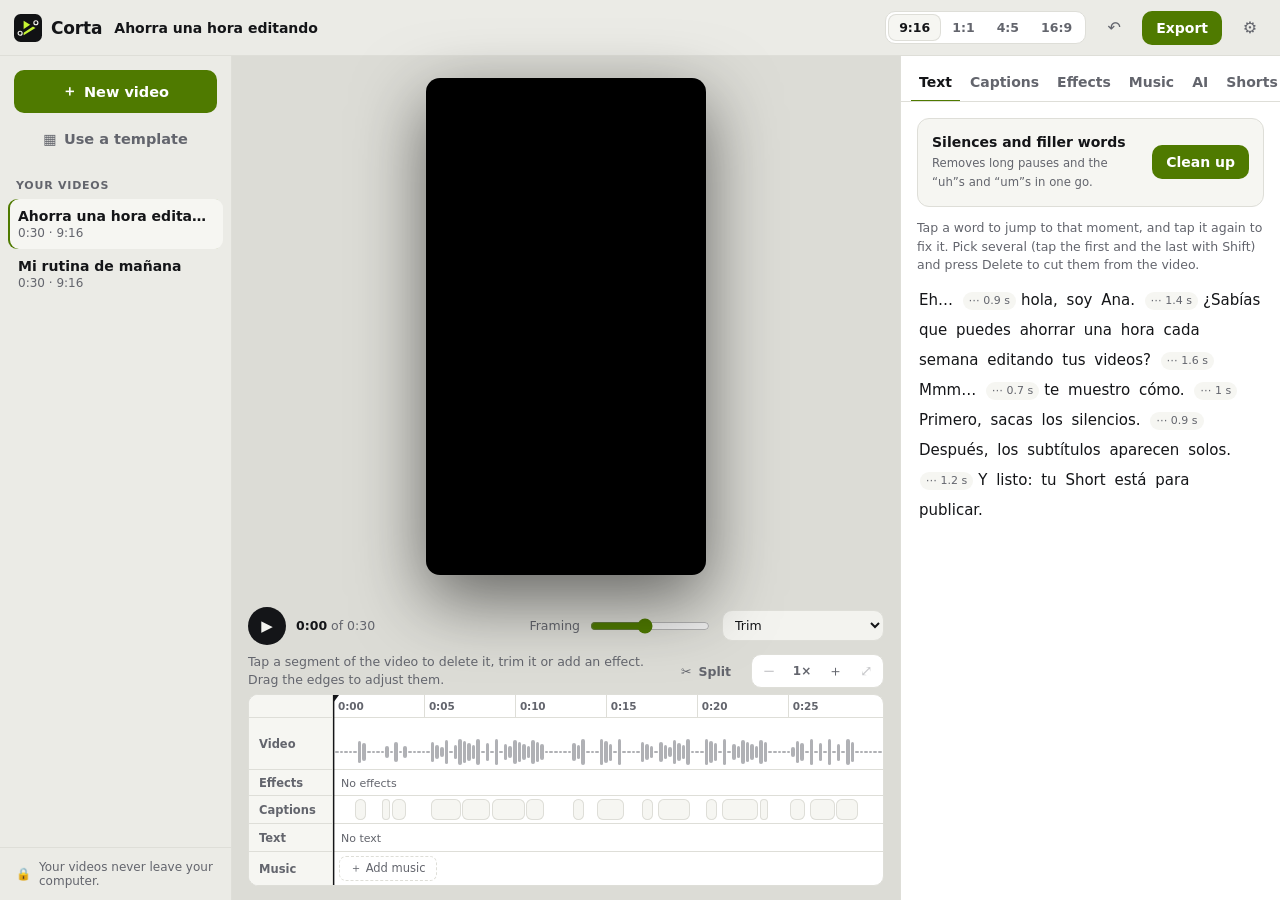
==== commit 85b42136: "Pieza: Corta usa las piezas nucleo, ia e i18n - app.json (id «corta», datos «visible» = ~/Corta/.cor" ====
--- a/ui/index.html
+++ b/ui/index.html
@@ -11,6 +11,7 @@
 <body>
   <div id="app"></div>
   <div id="toast" role="status" aria-live="polite"></div>
+  <script src="i18n.js"></script>
   <script src="app.js"></script>
 </body>
 </html>
--- a/ui/app.css
+++ b/ui/app.css
@@ -142,7 +142,8 @@
 .nombre-m { position: absolute; left: 8px; top: 50%; transform: translateY(-50%); max-width: calc(100% - 16px); font-size: 11px; font-weight: 650; white-space: nowrap; overflow: hidden; text-overflow: ellipsis; pointer-events: none; }
 .lt-agregar { position: absolute; left: 6px; top: 4px; bottom: 4px; border: 1px dashed var(--linea); background: transparent; border-radius: 7px; padding: 0 10px; font-size: 11.5px; color: var(--suave); }
 .lt-agregar:hover { color: var(--texto); border-color: var(--suave); }
-.lt .cabezal { position: absolute; top: 0; bottom: 0; width: 2px; margin-left: -1px; background: var(--texto); box-shadow: 0 0 0 1px rgba(0, 0, 0, .35); z-index: 4; pointer-events: none; }
+/* El cabezal se mueve en cada cuadro: en su propia capa, moverlo no repinta toda la ventana. */
+.lt .cabezal { position: absolute; top: 0; bottom: 0; width: 2px; margin-left: -1px; background: var(--texto); box-shadow: 0 0 0 1px rgba(0, 0, 0, .35); z-index: 4; pointer-events: none; will-change: transform; }
 .lt .cabezal::before { content: ""; position: absolute; top: 0; left: -5px; border: 6px solid transparent; border-top: 8px solid var(--texto); border-bottom: 0; }
 
 /* Panel derecho */
@@ -305,6 +306,8 @@
 
 /* Efectos: capas de la vista previa, panel, catálogo y línea de tiempo */
 .pantalla .capas-fx { position: absolute; inset: 0; pointer-events: none; }
+.pantalla .paso-fx { pointer-events: none; }
+.pantalla .paso-fx[hidden] { display: none; }
 .pantalla .capas-fx i, .muestra-fx i { position: absolute; inset: 0; display: block; }
 .fx-destino { display: flex; align-items: center; gap: 10px; border-color: var(--acento); }
 .fx-destino .txt { flex: 1; min-width: 0; line-height: 1.4; }
@@ -326,7 +329,48 @@
 @keyframes fx-acercar { from { transform: scale(1); } to { transform: scale(1.18); } }
 @keyframes fx-golpe { 0%, 30% { transform: scale(1); } 38%, 100% { transform: scale(1.25); } }
 @keyframes fx-capa { 0%, 35%, 100% { opacity: 0; } 50% { opacity: 1; } }
-@media (prefers-reduced-motion: reduce) { .muestra-fx canvas, .muestra-fx .anim-capa { animation: none !important; } }
+/* Muestras de las transiciones (lo de verdad lo dibuja pintarPasos en la pantalla): un ciclo de ~2 s con la unión al medio. */
+.muestra-fx .cuerpo-fx { position: absolute; inset: 0; overflow: hidden; }
+.muestra-fx .cuerpo-fx canvas { position: absolute; inset: 0; }
+.muestra-fx .cuerpo-fx canvas:not(.con-video) { opacity: 1; background: radial-gradient(120% 90% at 30% 20%, #c9a27a, #4a3a5c); }
+.anim-rebote canvas { animation: fx-rebote 2s infinite; }
+.anim-zoom-paso canvas { animation: fx-zoom-paso 2s infinite; }
+.anim-expo canvas { animation: fx-expo 2s ease-in-out infinite; }
+.anim-rebote.anim-expo canvas { animation: fx-rebote 2s infinite, fx-expo 2s ease-in-out infinite; }
+.anim-zoom-paso.anim-expo canvas { animation: fx-zoom-paso 2s infinite, fx-expo 2s ease-in-out infinite; }
+.anim-franjas .cuerpo-fx { background: #000; }
+.anim-franjas .franja { position: absolute; inset: 0; animation: fx-franja-a 2s infinite; }
+.anim-franjas .franja.impar { animation-name: fx-franja-b; }
+.anim-franjas.en-filas .franja { animation-name: fx-fila-a; }
+.anim-franjas.en-filas .franja.impar { animation-name: fx-fila-b; }
+.anim-barrido .rollo { position: absolute; inset: 0; animation: fx-barrido-x 2s infinite; }
+.anim-barrido .rollo canvas:last-child { left: 100%; }
+.anim-barrido.hacia-derecha .rollo { animation-name: fx-barrido-der; }
+.anim-barrido.hacia-derecha .rollo canvas:last-child { left: -100%; }
+.anim-barrido.hacia-arriba .rollo { animation-name: fx-barrido-y; }
+.anim-barrido.hacia-arriba .rollo canvas:last-child { left: 0; top: 100%; }
+.anim-barrido.hacia-abajo .rollo { animation-name: fx-barrido-abajo; }
+.anim-barrido.hacia-abajo .rollo canvas:last-child { left: 0; top: -100%; }
+.anim-interferencia .canal { position: absolute; inset: 0; isolation: isolate; }
+.anim-interferencia .canal i { position: absolute; inset: 0; mix-blend-mode: multiply; }
+.anim-interferencia .canal.c i { background: #0ff; }
+.anim-interferencia .canal.r { mix-blend-mode: screen; animation: fx-canal 2s steps(1) infinite; }
+.anim-interferencia .canal.r i { background: #f00; }
+.anim-interferencia .canal.c { animation: fx-salto 2s steps(1) infinite; }
+@keyframes fx-rebote { 0%, 30% { transform: scale(1); } 50% { transform: scale(1.12); } 62% { transform: scale(1); } 68% { transform: scale(1.035); } 75%, 100% { transform: scale(1); } }
+@keyframes fx-zoom-paso { 0%, 28% { transform: scale(1); filter: blur(0); animation-timing-function: ease-in; } 50% { transform: scale(1.5); filter: blur(1.5px); animation-timing-function: ease-out; } 72%, 100% { transform: scale(1); filter: blur(0); } }
+@keyframes fx-expo { 0%, 35%, 75%, 100% { filter: brightness(1); } 50% { filter: brightness(1.6); } }
+@keyframes fx-franja-a { 0%, 30% { transform: translateY(0); animation-timing-function: ease-in; } 50% { transform: translateY(100%); } 50.01% { transform: translateY(-100%); animation-timing-function: ease-out; } 70%, 100% { transform: translateY(0); } }
+@keyframes fx-franja-b { 0%, 30% { transform: translateY(0); animation-timing-function: ease-in; } 50% { transform: translateY(-100%); } 50.01% { transform: translateY(100%); animation-timing-function: ease-out; } 70%, 100% { transform: translateY(0); } }
+@keyframes fx-fila-a { 0%, 30% { transform: translateX(0); animation-timing-function: ease-in; } 50% { transform: translateX(100%); } 50.01% { transform: translateX(-100%); animation-timing-function: ease-out; } 70%, 100% { transform: translateX(0); } }
+@keyframes fx-fila-b { 0%, 30% { transform: translateX(0); animation-timing-function: ease-in; } 50% { transform: translateX(-100%); } 50.01% { transform: translateX(100%); animation-timing-function: ease-out; } 70%, 100% { transform: translateX(0); } }
+@keyframes fx-barrido-x { 0%, 30% { transform: translateX(0); animation-timing-function: ease-in-out; } 70%, 100% { transform: translateX(-100%); } }
+@keyframes fx-barrido-der { 0%, 30% { transform: translateX(0); animation-timing-function: ease-in-out; } 70%, 100% { transform: translateX(100%); } }
+@keyframes fx-barrido-abajo { 0%, 30% { transform: translateY(0); animation-timing-function: ease-in-out; } 70%, 100% { transform: translateY(100%); } }
+@keyframes fx-barrido-y { 0%, 30% { transform: translateY(0); animation-timing-function: ease-in-out; } 70%, 100% { transform: translateY(-100%); } }
+@keyframes fx-canal { 0%, 38% { transform: none; } 40% { transform: translateX(4px); } 45% { transform: translateX(-3px); } 50% { transform: translateX(6px); } 55% { transform: translateX(-5px); } 60%, 100% { transform: none; } }
+@keyframes fx-salto { 0%, 42% { transform: none; } 44% { transform: translateX(-3px); } 48% { transform: translateX(2px); } 52% { transform: translate(-2px, 1px); } 56%, 100% { transform: none; } }
+@media (prefers-reduced-motion: reduce) { .muestra-fx canvas, .muestra-fx .anim-capa, .muestra-fx .franja, .muestra-fx .rollo, .muestra-fx .canal { animation: none !important; } }
 .comunidad { display: flex; align-items: center; gap: 12px; }
 .comunidad .txt { flex: 1; min-width: 0; line-height: 1.4; } .comunidad .txt b { display: block; } .comunidad .txt small { color: var(--suave); }
 .lista-cat { display: grid; gap: 8px; max-height: 52vh; overflow-y: auto; margin-top: 2px; }
@@ -362,8 +406,14 @@
 .pv-h em { font-style: normal; color: rgba(255, 255, 255, .75); font-size: 15px; }
 .pv-h small { position: absolute; left: 6px; right: 6px; bottom: 14px; color: rgba(255, 255, 255, .9); font-size: 10.5px; text-align: center; line-height: 1.25; }
 .pv-h.foto.on { animation: pv-zoom var(--d, 2s) linear; }
-.pv-h.on[data-tr]::after { content: ""; position: absolute; inset: 0; background: #fff; opacity: 0; animation: pv-destello .32s ease-out; }
+.pv-h.on:is([data-tr="blanco"], [data-tr="negro"])::after { content: ""; position: absolute; inset: 0; background: #fff; opacity: 0; animation: pv-destello .32s ease-out; }
 .pv-h.on[data-tr="negro"]::after { background: #000; }
+.pv-h.on[data-tr="barrido"] { animation: pv-barrido .35s ease-out; }
+.pv-h.on[data-tr="barrido-v"] { animation: pv-barrido-v .35s ease-out; }
+.pv-h.on[data-tr="rebote"] { animation: pv-rebote .4s ease-out; }
+.pv-h.on[data-tr="zoom"] { animation: pv-zoom-paso .35s ease-out; }
+.pv-h.on[data-tr="franjas"] { animation: pv-franjas .4s ease-out; }
+.pv-h.on[data-tr="interferencia"] { animation: pv-interferencia .3s steps(1); }
 .pv-t { position: absolute; left: 4%; right: 4%; text-align: center; transform: translateY(-50%); opacity: 0; line-height: 1.1; pointer-events: none; transition: opacity .12s; }
 .pv-t.on { opacity: 1; }
 .pv-barra { position: absolute; left: 0; right: 0; bottom: 0; height: 3px; background: rgba(0, 0, 0, .35); }
@@ -371,7 +421,13 @@
 .pv-cabezal { position: absolute; top: 0; bottom: 0; left: 0; width: 3px; background: #fff; }
 @keyframes pv-zoom { from { transform: scale(1); } to { transform: scale(1.12); } }
 @keyframes pv-destello { 0% { opacity: .9; } 100% { opacity: 0; } }
-@media (prefers-reduced-motion: reduce) { .pv-h.foto.on, .pv-h.on[data-tr]::after { animation: none; } }
+@keyframes pv-barrido { from { transform: translateX(100%); } to { transform: none; } }
+@keyframes pv-barrido-v { from { transform: translateY(100%); } to { transform: none; } }
+@keyframes pv-rebote { 0% { transform: scale(1.12); } 55% { transform: scale(1); } 78% { transform: scale(1.035); } 100% { transform: scale(1); } }
+@keyframes pv-zoom-paso { from { transform: scale(1.5); filter: blur(2px); } to { transform: none; filter: none; } }
+@keyframes pv-franjas { from { clip-path: inset(0 0 100% 0); } to { clip-path: inset(0); } }
+@keyframes pv-interferencia { 0% { transform: translateX(-4px); filter: hue-rotate(90deg); } 33% { transform: translateX(3px); filter: hue-rotate(-60deg); } 66% { transform: translateX(-2px); filter: none; } 100% { transform: none; } }
+@media (prefers-reduced-motion: reduce) { .pv-h.foto.on, .pv-h.on[data-tr], .pv-h.on[data-tr]::after { animation: none; } }
 .volver-pl { margin: -6px 0 8px -6px; }
 .detalle-pl { display: flex; gap: 18px; align-items: flex-start; margin-bottom: 14px; }
 .detalle-pl .txt { flex: 1; min-width: 0; }
@@ -398,3 +454,17 @@
   .pv-marco.grande { width: 100%; height: 240px; }
   .capa:has(.dialogo-pl) { padding: 10px; }
 }
+
+/* Velocidad de un tramo: chips con las de siempre, un control fino y las opciones que importan en ese tramo */
+.herr-tramo .boton.activo { color: var(--texto); background: var(--panel2); }
+.lt-vel { flex: 1 1 100%; display: flex; flex-wrap: wrap; align-items: center; gap: 8px 14px; padding: 8px 0 2px; }
+.chips-vel { display: flex; flex-wrap: wrap; gap: 4px; }
+.chips-vel .chip { min-width: 44px; min-height: 32px; font-variant-numeric: tabular-nums; }
+.fino-vel { display: inline-flex; align-items: center; gap: 8px; }
+.fino-vel input { accent-color: var(--acento); width: 140px; }
+.fino-vel output { min-width: 42px; font-weight: 650; font-variant-numeric: tabular-nums; }
+.op-vel { display: inline-flex; align-items: center; gap: 8px; cursor: pointer; min-height: 32px; }
+.lt-vel .nota { flex: 1 1 100%; margin: 0; font-variant-numeric: tabular-nums; }
+.b-tramo.con-vel { background: var(--acento-suave); justify-content: center; }
+.b-tramo .etq-vel { font-size: 10.5px; font-weight: 700; color: var(--texto); white-space: nowrap; overflow: hidden; padding: 1px 6px; background: var(--panel); border-radius: 99px; box-shadow: 0 0 0 1px var(--linea); position: relative; pointer-events: none; font-variant-numeric: tabular-nums; }
+@media (max-width: 760px) { .fino-vel { flex: 1 1 100%; } .fino-vel input { flex: 1; width: auto; } .op-vel { flex: 1 1 100%; } }
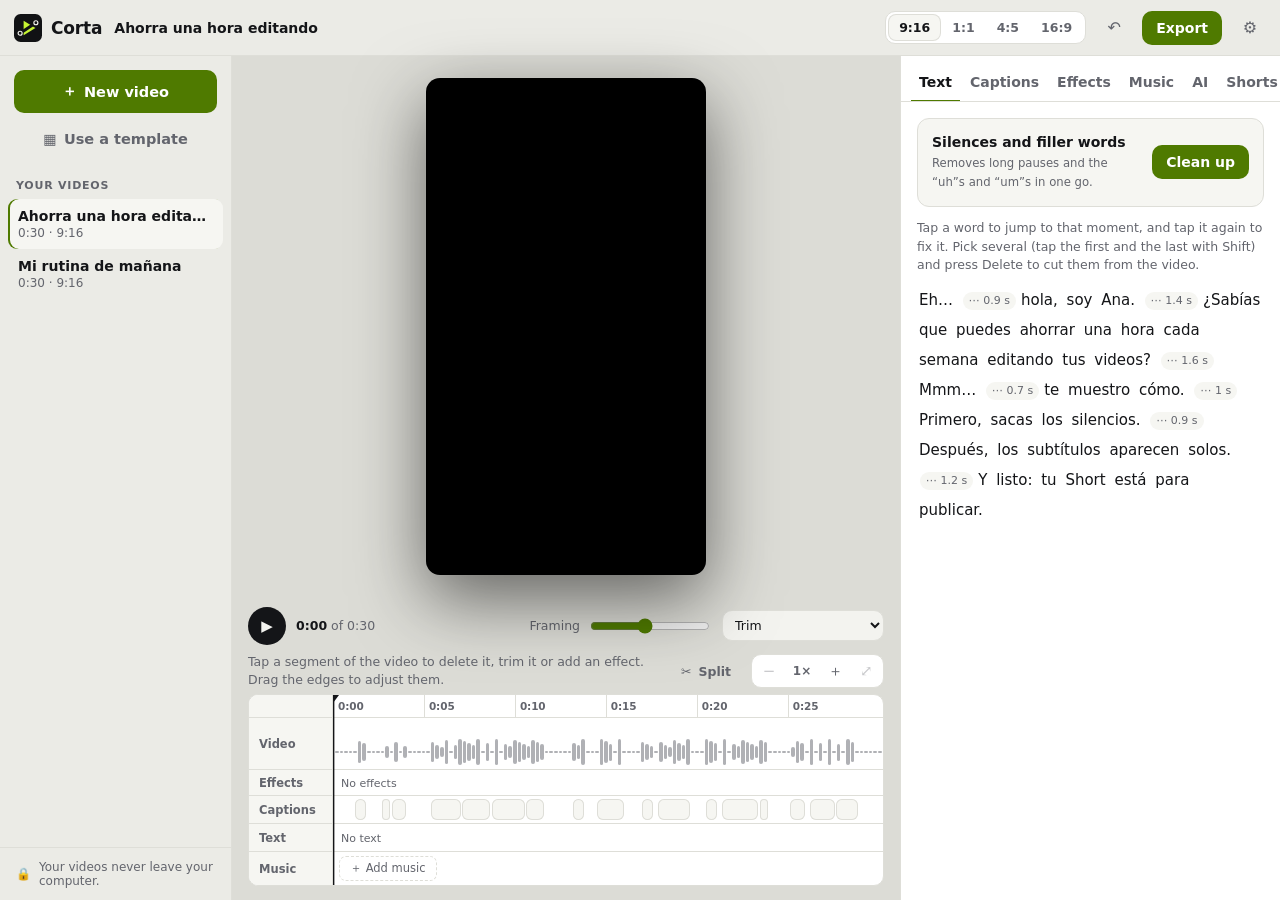
==== commit 05a4fd86: "Interfaz con las piezas host-ui, tema y componentes 0.1.0 - host-ui: el puente (host.enviar, window." ====
--- a/ui/index.html
+++ b/ui/index.html
@@ -6,12 +6,17 @@
   <meta http-equiv="Content-Security-Policy" content="default-src 'self'; style-src 'self' 'unsafe-inline'; img-src 'self' data: blob: corta:; media-src 'self' blob: corta:; font-src 'self'; connect-src 'self'; object-src 'none'; base-uri 'none'; form-action 'none'">
   <title>Corta</title>
   <link rel="icon" href="favicon.svg">
+  <link rel="stylesheet" href="tema.css">
+  <link rel="stylesheet" href="componentes.css">
   <link rel="stylesheet" href="app.css">
 </head>
 <body>
   <div id="app"></div>
   <div id="toast" role="status" aria-live="polite"></div>
   <script src="i18n.js"></script>
+  <script src="host.js"></script>
+  <script src="tema.js"></script>
+  <script src="componentes.js"></script>
   <script src="app.js"></script>
 </body>
 </html>
--- a/ui/tema.css
+++ b/ui/tema.css
@@ -0,0 +1,81 @@
+/* This Source Code Form is subject to the terms of the Mozilla Public
+ * License, v. 2.0. If a copy of the MPL was not distributed with this
+ * file, You can obtain one at https://mozilla.org/MPL/2.0/. */
+/* Pieza «tema»: sistema, claro u oscuro con UN juego de tokens. Cada color se escribe una vez como par (--x-claro, --x-oscuro) y
+   el token (--x) lo elige con light-dark() según color-scheme: <html data-tema="claro|oscuro"> lo fija, sin atributo sigue al
+   sistema. La app pone su acento redefiniendo en :root --acento-claro, --acento-oscuro (y, si hace falta, --sobre-acento-*),
+   cargando su CSS DESPUÉS de este. Nada de la app adentro. Los tokens y su significado: README.md de la pieza. */
+:root {
+  /* Pares de color (neutros con contraste AA entre sí: lo revisa pruebas/interfaz.mjs). */
+  --fondo-claro: #f6f7f9;         --fondo-oscuro: #10141b;
+  --panel-claro: #ffffff;         --panel-oscuro: #161b24;
+  --panel-2-claro: #eef1f5;       --panel-2-oscuro: #1d2430;
+  --linea-claro: #dde2ea;         --linea-oscuro: #2b3446;
+  --texto-claro: #1b2230;         --texto-oscuro: #e8ecf3;
+  --texto-suave-claro: #556075;   --texto-suave-oscuro: #9ba6b9;
+  --tenue-claro: #b4bccb;         --tenue-oscuro: #4a5468;
+  --acento-claro: #2f5fd0;        --acento-oscuro: #7fa2ff;
+  --sobre-acento-claro: #ffffff;  --sobre-acento-oscuro: #0c1120;
+  --rojo-claro: #b42727;          --rojo-oscuro: #ff8a8a;
+  --verde-claro: #1a6e40;         --verde-oscuro: #6fd39b;
+  --sombra-claro: 0 8px 28px rgba(20, 30, 50, .14);
+  --sombra-oscuro: 0 10px 30px rgba(0, 0, 0, .5);
+
+  /* Los tokens que usa la interfaz (y las piezas). */
+  color-scheme: light dark;
+  --fondo: light-dark(var(--fondo-claro), var(--fondo-oscuro));
+  --panel: light-dark(var(--panel-claro), var(--panel-oscuro));
+  --panel-2: light-dark(var(--panel-2-claro), var(--panel-2-oscuro));
+  --linea: light-dark(var(--linea-claro), var(--linea-oscuro));
+  --texto: light-dark(var(--texto-claro), var(--texto-oscuro));
+  --texto-suave: light-dark(var(--texto-suave-claro), var(--texto-suave-oscuro));
+  --tenue: light-dark(var(--tenue-claro), var(--tenue-oscuro));
+  --acento: light-dark(var(--acento-claro), var(--acento-oscuro));
+  --sobre-acento: light-dark(var(--sobre-acento-claro), var(--sobre-acento-oscuro));
+  --rojo: light-dark(var(--rojo-claro), var(--rojo-oscuro));
+  --verde: light-dark(var(--verde-claro), var(--verde-oscuro));
+  --sombra: light-dark(var(--sombra-claro), var(--sombra-oscuro));
+  /* Derivados: nunca se escriben a mano (cambian solos con el acento y con el modo). */
+  --hover: color-mix(in srgb, var(--texto) 7%, var(--panel));
+  --acento-suave: color-mix(in srgb, var(--acento) 14%, transparent);
+  --rojo-suave: color-mix(in srgb, var(--rojo) 12%, transparent);
+  --verde-suave: color-mix(in srgb, var(--verde) 12%, transparent);
+  --velo: color-mix(in srgb, #0f141e 42%, transparent);
+  --foco: var(--acento);
+  /* Forma y letra. */
+  --radio: 12px;
+  --radio-chico: 8px;
+  --fuente: -apple-system, BlinkMacSystemFont, "Segoe UI", system-ui, Roboto, sans-serif;
+  --mono: ui-monospace, "SF Mono", Menlo, Consolas, "Liberation Mono", monospace;
+  /* La bienvenida (pieza «bienvenida») usa sus propias variables: aquí quedan conectadas a los tokens. */
+  --bv-acento: var(--acento); --bv-linea: var(--linea); --bv-panel: var(--panel); --bv-texto-suave: var(--texto-suave);
+}
+:root[data-tema="claro"] { color-scheme: light; }
+:root[data-tema="oscuro"] { color-scheme: dark; }
+
+/* Sin light-dark() (Safari < 17.5, Chrome < 123): los mismos pares, elegidos por la consulta del sistema. Solo nombres, sin colores. */
+@supports not (color: light-dark(#000, #fff)) {
+  :root, :root[data-tema="claro"] {
+    --fondo: var(--fondo-claro); --panel: var(--panel-claro); --panel-2: var(--panel-2-claro); --linea: var(--linea-claro);
+    --texto: var(--texto-claro); --texto-suave: var(--texto-suave-claro); --tenue: var(--tenue-claro); --acento: var(--acento-claro);
+    --sobre-acento: var(--sobre-acento-claro); --rojo: var(--rojo-claro); --verde: var(--verde-claro); --sombra: var(--sombra-claro);
+  }
+  @media (prefers-color-scheme: dark) {
+    :root:not([data-tema="claro"]) {
+      --fondo: var(--fondo-oscuro); --panel: var(--panel-oscuro); --panel-2: var(--panel-2-oscuro); --linea: var(--linea-oscuro);
+      --texto: var(--texto-oscuro); --texto-suave: var(--texto-suave-oscuro); --tenue: var(--tenue-oscuro); --acento: var(--acento-oscuro);
+      --sobre-acento: var(--sobre-acento-oscuro); --rojo: var(--rojo-oscuro); --verde: var(--verde-oscuro); --sombra: var(--sombra-oscuro);
+    }
+  }
+  :root[data-tema="oscuro"] {
+    --fondo: var(--fondo-oscuro); --panel: var(--panel-oscuro); --panel-2: var(--panel-2-oscuro); --linea: var(--linea-oscuro);
+    --texto: var(--texto-oscuro); --texto-suave: var(--texto-suave-oscuro); --tenue: var(--tenue-oscuro); --acento: var(--acento-oscuro);
+    --sobre-acento: var(--sobre-acento-oscuro); --rojo: var(--rojo-oscuro); --verde: var(--verde-oscuro); --sombra: var(--sombra-oscuro);
+  }
+}
+
+/* Lo mínimo que todo documento necesita del tema. */
+html, body { background: var(--fondo); color: var(--texto); }
+body { font-family: var(--fuente); }
+:focus-visible { outline: 2px solid var(--foco); outline-offset: 2px; }
+::selection { background: color-mix(in srgb, var(--acento) 30%, transparent); }
--- a/ui/componentes.css
+++ b/ui/componentes.css
@@ -0,0 +1,97 @@
+/* This Source Code Form is subject to the terms of the Mozilla Public
+ * License, v. 2.0. If a copy of the MPL was not distributed with this
+ * file, You can obtain one at https://mozilla.org/MPL/2.0/. */
+/* Pieza «componentes»: botón, diálogo (hoja desde abajo en el celular), avisos, filas, selector segmentado, chips, campos y el
+   giro de espera. Solo usa los tokens de la pieza «tema» (cárgala antes). Clases con prefijo pz- para no chocar con las de la app.
+   Objetivos de 44 px en pantallas táctiles y a 760 px o menos; con movimiento reducido no hay animaciones. */
+.pz-sr { position: absolute; width: 1px; height: 1px; overflow: hidden; clip-path: inset(50%); white-space: nowrap; }
+
+/* Botones */
+.pz-boton { display: inline-flex; align-items: center; justify-content: center; gap: 6px; min-height: 36px; padding: 6px 14px;
+  border: 1px solid var(--linea); border-radius: var(--radio-chico); background: var(--panel); color: var(--texto); font: inherit;
+  cursor: pointer; white-space: nowrap; }
+.pz-boton:hover { background: var(--hover); }
+.pz-boton.pz-principal { background: var(--acento); border-color: var(--acento); color: var(--sobre-acento); font-weight: 600; }
+.pz-boton.pz-principal:hover { background: color-mix(in srgb, var(--acento) 90%, var(--texto)); }
+.pz-boton.pz-plano { background: transparent; border-color: transparent; }
+.pz-boton.pz-plano:hover { background: var(--hover); }
+.pz-boton.pz-peligro:not(.pz-principal) { color: var(--rojo); }
+.pz-boton.pz-principal.pz-peligro { background: var(--rojo); border-color: var(--rojo); color: var(--panel); }
+.pz-boton[disabled] { opacity: .5; cursor: default; }
+.pz-enlace { border: 0; background: none; padding: 0; color: var(--acento); font: inherit; text-decoration: underline; cursor: pointer; }
+
+/* Diálogo */
+.pz-capa { position: fixed; inset: 0; z-index: 50; display: grid; place-items: center; padding: 16px; background: var(--velo); }
+.pz-dialogo { width: min(560px, 100%); max-height: calc(100dvh - 32px); overflow: auto; padding: 22px; background: var(--panel);
+  color: var(--texto); border: 1px solid var(--linea); border-radius: var(--radio); box-shadow: var(--sombra); outline: none;
+  animation: pz-entrar .16s ease-out; }
+.pz-dialogo.pz-ancho { width: min(860px, 100%); }
+.pz-cabeza { display: flex; align-items: flex-start; gap: 8px; }
+.pz-cabeza h2 { flex: 1; }
+.pz-dialogo h2 { margin: 0 0 8px; font-size: 19px; line-height: 1.3; outline: none; }
+.pz-dialogo p { margin: 0 0 12px; color: var(--texto-suave); }
+.pz-cerrar { min-width: 36px; padding: 6px; margin: -6px -8px 0 0; color: var(--texto-suave); }
+.pz-pie { display: flex; flex-wrap: wrap; justify-content: flex-end; gap: 8px; margin-top: 18px; }
+.pz-pie .pz-izq { margin-right: auto; }
+@keyframes pz-entrar { from { opacity: 0; transform: translateY(8px); } }
+
+/* Filas (Ajustes, Tu IA, actualizaciones) */
+.pz-filas { display: grid; }
+.pz-fila { display: flex; align-items: center; gap: 10px; padding: 10px 0; border-bottom: 1px solid var(--linea); }
+.pz-fila:last-child { border-bottom: 0; }
+.pz-txt { flex: 1; min-width: 0; }
+.pz-txt b, .pz-txt > span { display: block; }
+.pz-txt small { display: block; color: var(--texto-suave); }
+.pz-notas { white-space: pre-line; overflow-wrap: anywhere; margin-top: 4px; }
+.pz-progreso { display: block; width: 100%; height: 6px; margin-top: 6px; accent-color: var(--acento); }
+.pz-ok { color: var(--verde); font-weight: 600; }
+.pz-error-texto, .pz-txt small.pz-error-texto { color: var(--rojo); }
+.pz-ayuda { color: var(--texto-suave); }
+
+/* Selector segmentado (tema, idioma) y chips */
+.pz-seg { display: inline-flex; flex-wrap: wrap; gap: 2px; padding: 2px; border: 1px solid var(--linea); border-radius: var(--radio-chico); background: var(--panel-2); }
+.pz-seg button { min-height: 32px; padding: 4px 12px; border: 0; border-radius: calc(var(--radio-chico) - 2px); background: transparent;
+  color: var(--texto-suave); font: inherit; cursor: pointer; }
+.pz-seg button[aria-pressed="true"] { background: var(--panel); color: var(--texto); font-weight: 600; box-shadow: 0 1px 2px rgba(0, 0, 0, .12); }
+.pz-chips { display: flex; flex-wrap: wrap; gap: 6px; margin: 8px 0; }
+.pz-chip { min-height: 32px; padding: 4px 12px; border: 1px solid var(--linea); border-radius: 999px; background: var(--panel); color: var(--texto); font: inherit; cursor: pointer; }
+.pz-chip[aria-pressed="true"] { border-color: var(--acento); background: var(--acento-suave); font-weight: 600; }
+
+/* Campos */
+.pz-campo { display: block; margin: 12px 0 0; }
+.pz-campo > span { display: block; margin-bottom: 6px; font-weight: 600; }
+.pz-campo input, .pz-campo textarea, .pz-campo select { width: 100%; padding: 9px 11px; border: 1px solid var(--linea); border-radius: var(--radio-chico);
+  background: var(--fondo); color: var(--texto); font: inherit; }
+.pz-campo textarea { min-height: 96px; resize: vertical; }
+.pz-campo [aria-invalid="true"] { border-color: var(--rojo); }
+.pz-casilla { display: flex; gap: 10px; align-items: flex-start; margin-top: 14px; cursor: pointer; }
+.pz-casilla input { width: 20px; height: 20px; margin: 2px 0 0; accent-color: var(--acento); flex: none; }
+.pz-casilla small { display: block; color: var(--texto-suave); }
+
+/* Esperando */
+.pz-giro { width: 18px; height: 18px; flex: none; border: 2px solid var(--linea); border-top-color: var(--acento); border-radius: 50%; animation: pz-giro .8s linear infinite; }
+@keyframes pz-giro { to { transform: rotate(360deg); } }
+
+/* Avisos (toast): uno a la vez, abajo al centro. --pz-toast-abajo para dejar espacio a una barra inferior. */
+.pz-toast { position: fixed; left: 50%; bottom: calc(var(--pz-toast-abajo, 24px) + env(safe-area-inset-bottom, 0px)); z-index: 80;
+  max-width: min(520px, calc(100% - 32px)); padding: 10px 16px; border-radius: var(--radio); background: var(--texto); color: var(--fondo);
+  font-weight: 600; text-align: center; opacity: 0; pointer-events: none; transform: translate(-50%, 16px); transition: opacity .18s, transform .18s; }
+.pz-toast.visible { opacity: 1; transform: translate(-50%, 0); }
+.pz-toast.pz-error { background: var(--rojo); color: var(--panel); }
+
+/* Táctil y celular: objetivos de 44 px, diálogos como hojas desde abajo. */
+@media (pointer: coarse), (max-width: 760px) {
+  .pz-boton, .pz-seg button, .pz-chip { min-height: 44px; }
+  .pz-cerrar { min-width: 44px; }
+  .pz-enlace { min-height: 44px; }
+}
+@media (max-width: 760px) {
+  .pz-capa { place-items: end center; padding: 0; }
+  .pz-dialogo { width: 100%; max-height: 92dvh; border-radius: var(--radio) var(--radio) 0 0; padding: 18px 16px calc(18px + env(safe-area-inset-bottom, 0px)); }
+  .pz-pie .pz-boton { flex: 1 1 auto; }
+}
+@media (prefers-reduced-motion: reduce) {
+  .pz-dialogo { animation: none; }
+  .pz-toast { transition: none; }
+  .pz-giro { animation-duration: 2.4s; }   /* sigue diciendo «espera», pero sin girar rápido */
+}
--- a/ui/app.css
+++ b/ui/app.css
@@ -1,28 +1,27 @@
-/* Corta: editor oscuro (el video manda) con un verde lima de acento. Modo claro disponible según el sistema. */
+/* Corta: editor con un verde lima de acento; oscuro o claro según el sistema o lo elegido en Ajustes → Apariencia (pieza «tema»). */
 @font-face { font-family: "Poppins ExtraBold"; src: url("fuentes/Poppins_800ExtraBold.ttf"); font-display: block; }
 @font-face { font-family: "Poppins SemiBold"; src: url("fuentes/Poppins_600SemiBold.ttf"); font-display: block; }
 @font-face { font-family: "Montserrat Black"; src: url("fuentes/Montserrat_900Black.ttf"); font-display: block; }
 @font-face { font-family: "Bebas Neue"; src: url("fuentes/BebasNeue_400Regular.ttf"); font-display: block; }
 @font-face { font-family: "Anton"; src: url("fuentes/Anton_400Regular.ttf"); font-display: block; }
 
+/* Colores: pieza «tema» (ui/tema.css, cargada antes). Cada color es un par claro/oscuro; con «Como el sistema» se ve como antes
+   (oscuro, o claro si el sistema está en claro). Lo propio de Corta (lateral, cortes, escenario, violeta, azul) también va con light-dark(). */
 :root {
-  --fondo: #0d0e10; --panel: #16171a; --panel2: #1d1f23; --lateral: #121315; --texto: #f4f4f0; --suave: #9a9ca3; --linea: #2a2c31;
-  --acento: #c6f432; --sobre-acento: #111214; --acento-suave: rgba(198, 244, 50, .13); --rojo: #ff6b6b; --rojo-suave: rgba(255, 107, 107, .14);
-  --corte: repeating-linear-gradient(135deg, rgba(255, 107, 107, .5) 0 4px, rgba(255, 107, 107, .18) 4px 8px);
-  --escenario: #08090a; --radio: 12px; --violeta: #b8a2ff; --violeta-suave: rgba(184, 162, 255, .2); --azul: #62c6ff; --azul-suave: rgba(98, 198, 255, .28);
-  font-family: -apple-system, BlinkMacSystemFont, "Segoe UI", system-ui, sans-serif; font-size: 14px; color-scheme: dark;
-}
-@media (prefers-color-scheme: light) {
-  :root { --fondo: #f3f3ef; --panel: #ffffff; --panel2: #f6f6f2; --lateral: #ebebe6; --texto: #141518; --suave: #63656d; --linea: #deded8;
-    --acento: #4f7a00; --sobre-acento: #ffffff; --acento-suave: rgba(79, 122, 0, .1); --rojo: #c93636; --rojo-suave: rgba(201, 54, 54, .1);
-    --corte: repeating-linear-gradient(135deg, rgba(201, 54, 54, .45) 0 4px, rgba(201, 54, 54, .12) 4px 8px); --escenario: #dcdcd6; color-scheme: light;
-    --violeta: #6a4fd6; --violeta-suave: rgba(106, 79, 214, .14); --azul: #1f78b4; --azul-suave: rgba(31, 120, 180, .22); }
+  --fondo-claro: #f3f3ef; --fondo-oscuro: #0d0e10; --panel-claro: #ffffff; --panel-oscuro: #16171a; --panel-2-claro: #f6f6f2; --panel-2-oscuro: #1d1f23;
+  --linea-claro: #deded8; --linea-oscuro: #2a2c31; --texto-claro: #141518; --texto-oscuro: #f4f4f0; --texto-suave-claro: #63656d; --texto-suave-oscuro: #9a9ca3;
+  --acento-claro: #4f7a00; --acento-oscuro: #c6f432; --sobre-acento-oscuro: #111214;
+  --rojo-claro: #c93636; --rojo-oscuro: #ff6b6b; --verde-claro: #4f7a00; --verde-oscuro: #c6f432;
+  --lateral: light-dark(#ebebe6, #121315);
+  --corte: repeating-linear-gradient(135deg, light-dark(rgba(201, 54, 54, .45), rgba(255, 107, 107, .5)) 0 4px, light-dark(rgba(201, 54, 54, .12), rgba(255, 107, 107, .18)) 4px 8px);
+  --escenario: light-dark(#dcdcd6, #08090a); --violeta: light-dark(#6a4fd6, #b8a2ff); --violeta-suave: light-dark(rgba(106, 79, 214, .14), rgba(184, 162, 255, .2));
+  --azul: light-dark(#1f78b4, #62c6ff); --azul-suave: light-dark(rgba(31, 120, 180, .22), rgba(98, 198, 255, .28));
+  --fuente: -apple-system, BlinkMacSystemFont, "Segoe UI", system-ui, sans-serif; font-size: 14px;
 }
 * { box-sizing: border-box; }
-html, body { margin: 0; height: 100%; background: var(--fondo); color: var(--texto); }
+html, body { margin: 0; height: 100%; }
 button, input, select, textarea { font: inherit; color: inherit; }
 button { cursor: pointer; }
-:focus-visible { outline: 2px solid var(--acento); outline-offset: 2px; }
 h1, h2, h3 { margin: 0; line-height: 1.25; }
 .num { font-variant-numeric: tabular-nums; }
 
@@ -32,36 +31,37 @@
 .barra > * { -webkit-app-region: no-drag; }
 .marca { display: flex; align-items: center; gap: 9px; font-weight: 800; font-size: 17px; letter-spacing: -.01em; -webkit-app-region: drag; }
 .logo { width: 28px; height: 28px; flex: none; }
-.titulo-proy { font-weight: 650; color: var(--suave); white-space: nowrap; overflow: hidden; text-overflow: ellipsis; min-width: 0; flex: 1; }
+.titulo-proy { font-weight: 650; color: var(--texto-suave); white-space: nowrap; overflow: hidden; text-overflow: ellipsis; min-width: 0; flex: 1; }
 .titulo-proy b { color: var(--texto); }
-.segmentado { display: inline-flex; background: var(--panel); border: 1px solid var(--linea); border-radius: 10px; padding: 3px; gap: 2px; flex: none; }
-.segmentado button { border: 0; background: transparent; padding: 5px 10px; border-radius: 7px; color: var(--suave); font-weight: 650; font-size: 12.5px; }
-.segmentado button[aria-pressed="true"] { background: var(--panel2); color: var(--texto); box-shadow: 0 0 0 1px var(--linea); }
+/* Selector segmentado (pieza «componentes», .pz-seg) con la forma de Corta: el de la barra (formato) y el de Plantillas. */
+.pz-seg { background: var(--panel); border-radius: 10px; padding: 3px; flex: none; flex-wrap: nowrap; }
+.pz-seg button { min-height: 0; padding: 5px 10px; border-radius: 7px; font-weight: 650; font-size: 12.5px; }
+.pz-seg button[aria-pressed="true"] { background: var(--panel-2); box-shadow: 0 0 0 1px var(--linea); font-weight: 650; }
 
 .lateral { background: var(--lateral); border-right: 1px solid var(--linea); display: flex; flex-direction: column; min-height: 0; }
 .lateral .caja { padding: 14px; }
 .lista { overflow-y: auto; flex: 1; padding: 0 8px 14px; }
-.lista h2 { font-size: 11px; text-transform: uppercase; letter-spacing: .07em; color: var(--suave); padding: 6px 8px; font-weight: 700; }
+.lista h2 { font-size: 11px; text-transform: uppercase; letter-spacing: .07em; color: var(--texto-suave); padding: 6px 8px; font-weight: 700; }
 .item { width: 100%; text-align: left; border: 0; background: transparent; border-radius: 9px; padding: 9px 10px; display: block; }
 .item:hover { background: var(--panel); }
-.item[aria-current="true"] { background: var(--panel2); box-shadow: inset 2px 0 0 var(--acento); }
+.item[aria-current="true"] { background: var(--panel-2); box-shadow: inset 2px 0 0 var(--acento); }
 .item .t { font-weight: 600; display: block; white-space: nowrap; overflow: hidden; text-overflow: ellipsis; }
-.item .m { font-size: 12px; color: var(--suave); }
-.pie-lateral { padding: 12px 16px; font-size: 12px; color: var(--suave); border-top: 1px solid var(--linea); display: flex; gap: 8px; align-items: center; }
+.item .m { font-size: 12px; color: var(--texto-suave); }
+.pie-lateral { padding: 12px 16px; font-size: 12px; color: var(--texto-suave); border-top: 1px solid var(--linea); display: flex; gap: 8px; align-items: center; }
 .pie-lateral .icono { margin-left: auto; }
 
 /* Botones */
-.boton { border: 1px solid var(--linea); background: var(--panel); border-radius: 10px; padding: 8px 13px; font-weight: 650; display: inline-flex; align-items: center; justify-content: center; gap: 7px; white-space: nowrap; }
-.boton:hover { border-color: var(--suave); }
-.boton.principal { background: var(--acento); color: var(--sobre-acento); border-color: transparent; }
-.boton.principal:hover { filter: brightness(1.06); }
-.boton.grande { width: 100%; padding: 11px; font-size: 14.5px; }
-.boton.sutil { border-color: transparent; background: transparent; color: var(--suave); }
-.boton.sutil:hover { color: var(--texto); background: var(--panel2); }
-.boton.peligro { color: var(--rojo); }
-.boton:disabled { opacity: .45; cursor: default; }
-.icono { border: 0; background: transparent; width: 32px; height: 32px; border-radius: 8px; display: inline-grid; place-items: center; color: var(--suave); font-size: 16px; flex: none; }
-.icono:hover:not(:disabled) { background: var(--panel2); color: var(--texto); }
+/* Botones: .pz-boton de la pieza «componentes» con la forma de Corta (más redondos y firmes). .grande y .chico son de Corta. */
+.pz-boton { border-radius: 10px; padding: 8px 13px; font-weight: 650; gap: 7px; min-height: 0; }
+.pz-boton:hover { background: var(--panel); border-color: var(--texto-suave); }
+.pz-boton.pz-principal { border-color: transparent; font-weight: 650; }
+.pz-boton.pz-principal:hover { background: var(--acento); filter: brightness(1.06); }
+.pz-boton.grande { width: 100%; padding: 11px; font-size: 14.5px; }
+.pz-boton.pz-plano { color: var(--texto-suave); }
+.pz-boton.pz-plano:hover { color: var(--texto); background: var(--panel-2); border-color: transparent; }
+.pz-boton:disabled { opacity: .45; }
+.icono { border: 0; background: transparent; width: 32px; height: 32px; border-radius: 8px; display: inline-grid; place-items: center; color: var(--texto-suave); font-size: 16px; flex: none; }
+.icono:hover:not(:disabled) { background: var(--panel-2); color: var(--texto); }
 .icono:disabled { opacity: .35; cursor: default; }
 
 /* Escenario */
@@ -73,7 +73,7 @@
 .subs { position: absolute; left: 6%; right: 6%; text-align: center; transform: translateY(-50%); pointer-events: none; line-height: 1.12; }
 .subs span { display: inline-block; margin: 0 .12em; transition: transform .08s; }
 .texto-sobre { position: absolute; left: 6%; right: 6%; text-align: center; pointer-events: none; transform: translateY(-50%); }
-.reproductor { display: flex; align-items: center; gap: 10px; padding: 10px 16px 6px; color: var(--suave); font-size: 12.5px; }
+.reproductor { display: flex; align-items: center; gap: 10px; padding: 10px 16px 6px; color: var(--texto-suave); font-size: 12.5px; }
 .reproductor .play { width: 38px; height: 38px; border-radius: 50%; background: var(--texto); color: var(--fondo); border: 0; display: grid; place-items: center; font-size: 15px; }
 .reproductor .tiempo { font-variant-numeric: tabular-nums; }
 .reproductor .tiempo b { color: var(--texto); }
@@ -86,19 +86,19 @@
 .lt-info { flex: 1; min-width: 0; display: flex; align-items: center; gap: 8px; flex-wrap: wrap; font-size: 12.5px; }
 .lt-info .nota { margin: 0; }
 .lt-info b { font-weight: 650; font-variant-numeric: tabular-nums; }
-.boton.chico { padding: 3px 9px; font-size: 12.5px; border-radius: 8px; }
+.pz-boton.chico { padding: 3px 9px; font-size: 12.5px; border-radius: 8px; }
 .lt-zoom { display: inline-flex; align-items: center; gap: 1px; background: var(--panel); border: 1px solid var(--linea); border-radius: 10px; padding: 2px; flex: none; }
 .lt-zoom .icono { width: 30px; height: 28px; font-size: 15px; }
-.lt-zoom .num { min-width: 34px; text-align: center; font-size: 12px; font-weight: 650; color: var(--suave); }
+.lt-zoom .num { min-width: 34px; text-align: center; font-size: 12px; font-weight: 650; color: var(--texto-suave); }
 .lt-cuerpo { display: grid; grid-template-columns: var(--lt-nombres) minmax(0, 1fr); border: 1px solid var(--linea); border-radius: 10px; background: var(--panel); overflow: hidden; }
-.lt-nombres { display: grid; grid-template-rows: var(--h-regla) var(--h-video) var(--h-efectos) var(--h-subs) var(--h-textos) var(--h-musica); background: var(--panel2); border-right: 1px solid var(--linea); }
-.lt-nombres span { display: flex; align-items: center; padding: 0 10px; font-size: 11.5px; font-weight: 700; color: var(--suave); border-top: 1px solid var(--linea); white-space: nowrap; overflow: hidden; text-overflow: ellipsis; }
+.lt-nombres { display: grid; grid-template-rows: var(--h-regla) var(--h-video) var(--h-efectos) var(--h-subs) var(--h-textos) var(--h-musica); background: var(--panel-2); border-right: 1px solid var(--linea); }
+.lt-nombres span { display: flex; align-items: center; padding: 0 10px; font-size: 11.5px; font-weight: 700; color: var(--texto-suave); border-top: 1px solid var(--linea); white-space: nowrap; overflow: hidden; text-overflow: ellipsis; }
 .lt-nombres span:first-child { border-top: 0; }
 .lt-vista { overflow-x: auto; overflow-y: hidden; touch-action: pan-x; scrollbar-width: thin; min-width: 0; }
 .lt-contenido { position: relative; min-width: 100%; overflow: hidden; user-select: none; -webkit-user-select: none; }
 .lt-regla { position: relative; height: var(--h-regla); cursor: ew-resize; touch-action: none; }
 .lt-regla:focus-visible { outline-offset: -2px; }
-.lt-regla .marca { position: absolute; top: 0; bottom: 0; border-left: 1px solid var(--linea); padding-left: 4px; font-size: 10.5px; line-height: var(--h-regla); color: var(--suave); font-variant-numeric: tabular-nums; white-space: nowrap; pointer-events: none; }
+.lt-regla .marca { position: absolute; top: 0; bottom: 0; border-left: 1px solid var(--linea); padding-left: 4px; font-size: 10.5px; line-height: var(--h-regla); color: var(--texto-suave); font-variant-numeric: tabular-nums; white-space: nowrap; pointer-events: none; }
 .pista { position: relative; border-top: 1px solid var(--linea); }
 .pista-video { height: var(--h-video); }
 .pista-subtitulos { height: var(--h-subs); }
@@ -109,14 +109,14 @@
 .fila-zoom { position: absolute; left: 0; right: 0; top: 0; height: 17px; z-index: 2; }
 .fila-cortes { position: absolute; left: 0; right: 0; top: 17px; bottom: 0; }
 .fila-cortes .onda { position: absolute; inset: 0; display: flex; align-items: center; gap: 1px; padding: 0 2px; opacity: .5; pointer-events: none; }
-.fila-cortes .onda i { flex: 1; background: var(--suave); border-radius: 2px; min-width: 1px; }
+.fila-cortes .onda i { flex: 1; background: var(--texto-suave); border-radius: 2px; min-width: 1px; }
 .bloque { position: absolute; top: 3px; bottom: 3px; min-width: 3px; border-radius: 6px; display: flex; align-items: center; cursor: pointer; }
 .bloque .etq { min-width: 0; overflow: hidden; white-space: nowrap; text-overflow: ellipsis; padding: 0 7px; font-size: 11px; font-weight: 650; pointer-events: none; }
 .b-corte { top: 2px; bottom: 2px; background: var(--corte); box-shadow: inset 0 0 0 1px var(--rojo); }
 .b-zoom { top: 2px; bottom: 1px; border-radius: 4px; background: var(--acento); color: var(--sobre-acento); }
 .b-zoom .etq { font-size: 10px; padding: 0 5px; }
-.b-sub { background: var(--panel2); box-shadow: inset 0 0 0 1px var(--linea); cursor: default; }
-.b-sub .etq { font-weight: 550; color: var(--suave); }
+.b-sub { background: var(--panel-2); box-shadow: inset 0 0 0 1px var(--linea); cursor: default; }
+.b-sub .etq { font-weight: 550; color: var(--texto-suave); }
 .b-texto { background: var(--violeta-suave); box-shadow: inset 0 0 0 1px var(--violeta); }
 .bloque.sel { box-shadow: inset 0 0 0 2px var(--texto); z-index: 2; }
 .b-corte.sel { box-shadow: inset 0 0 0 2px var(--rojo), 0 0 0 1px var(--texto); }
@@ -135,39 +135,38 @@
 }
 .lt-sombras { position: absolute; left: 0; right: 0; top: calc(var(--h-regla) + var(--h-video) + 1px); bottom: 0; pointer-events: none; z-index: 1; }
 .lt-sombras span { position: absolute; top: 0; bottom: 0; background: var(--corte); opacity: .3; }
-.lt-vacia { position: absolute; left: 8px; top: 50%; transform: translateY(-50%); font-size: 11px; color: var(--suave); white-space: nowrap; pointer-events: none; }
+.lt-vacia { position: absolute; left: 8px; top: 50%; transform: translateY(-50%); font-size: 11px; color: var(--texto-suave); white-space: nowrap; pointer-events: none; }
 .envolvente { position: absolute; left: 0; top: 3px; width: 100%; height: calc(100% - 6px); pointer-events: none; }
 .envolvente polygon { fill: var(--azul-suave); stroke: var(--azul); stroke-width: 1.2; vector-effect: non-scaling-stroke; }
 .envolvente.muda { opacity: .35; }
 .nombre-m { position: absolute; left: 8px; top: 50%; transform: translateY(-50%); max-width: calc(100% - 16px); font-size: 11px; font-weight: 650; white-space: nowrap; overflow: hidden; text-overflow: ellipsis; pointer-events: none; }
-.lt-agregar { position: absolute; left: 6px; top: 4px; bottom: 4px; border: 1px dashed var(--linea); background: transparent; border-radius: 7px; padding: 0 10px; font-size: 11.5px; color: var(--suave); }
-.lt-agregar:hover { color: var(--texto); border-color: var(--suave); }
-/* El cabezal se mueve en cada cuadro: en su propia capa, moverlo no repinta toda la ventana. */
-.lt .cabezal { position: absolute; top: 0; bottom: 0; width: 2px; margin-left: -1px; background: var(--texto); box-shadow: 0 0 0 1px rgba(0, 0, 0, .35); z-index: 4; pointer-events: none; will-change: transform; }
+.lt-agregar { position: absolute; left: 6px; top: 4px; bottom: 4px; border: 1px dashed var(--linea); background: transparent; border-radius: 7px; padding: 0 10px; font-size: 11.5px; color: var(--texto-suave); }
+.lt-agregar:hover { color: var(--texto); border-color: var(--texto-suave); }
+.lt .cabezal { position: absolute; top: 0; bottom: 0; width: 2px; margin-left: -1px; background: var(--texto); box-shadow: 0 0 0 1px rgba(0, 0, 0, .35); z-index: 4; pointer-events: none; }
 .lt .cabezal::before { content: ""; position: absolute; top: 0; left: -5px; border: 6px solid transparent; border-top: 8px solid var(--texto); border-bottom: 0; }
 
 /* Panel derecho */
 .panel { border-left: 1px solid var(--linea); background: var(--panel); display: flex; flex-direction: column; min-height: 0; min-width: 0; }
 .pestanas { display: flex; gap: 2px; padding: 8px 10px 0; border-bottom: 1px solid var(--linea); overflow-x: auto; scrollbar-width: none; }
-.pestana { border: 0; background: transparent; padding: 10px 8px; color: var(--suave); font-weight: 650; border-bottom: 2px solid transparent; margin-bottom: -1px; white-space: nowrap; }
+.pestana { border: 0; background: transparent; padding: 10px 8px; color: var(--texto-suave); font-weight: 650; border-bottom: 2px solid transparent; margin-bottom: -1px; white-space: nowrap; }
 .pestana[aria-selected="true"] { color: var(--texto); border-color: var(--acento); }
 .cuerpo-panel { overflow-y: auto; flex: 1; padding: 16px; min-height: 0; }
-.tarjeta { background: var(--panel2); border: 1px solid var(--linea); border-radius: var(--radio); padding: 14px; margin-bottom: 12px; }
-.tarjeta h3 { font-size: 12px; text-transform: uppercase; letter-spacing: .06em; color: var(--suave); margin-bottom: 10px; font-weight: 700; }
-.nota { color: var(--suave); font-size: 12.5px; line-height: 1.5; margin: 6px 0 0; }
+.tarjeta { background: var(--panel-2); border: 1px solid var(--linea); border-radius: var(--radio); padding: 14px; margin-bottom: 12px; }
+.tarjeta h3 { font-size: 12px; text-transform: uppercase; letter-spacing: .06em; color: var(--texto-suave); margin-bottom: 10px; font-weight: 700; }
+.nota { color: var(--texto-suave); font-size: 12.5px; line-height: 1.5; margin: 6px 0 0; }
 .limpiar { display: flex; gap: 10px; align-items: center; }
 .limpiar .txt { flex: 1; min-width: 0; line-height: 1.4; }
 .limpiar .txt > b { display: block; }
-.limpiar .txt small { color: var(--suave); }
+.limpiar .txt small { color: var(--texto-suave); }
 .ahorro { color: var(--acento); font-weight: 700; }
 .acciones-sel { position: sticky; top: -16px; z-index: 2; display: flex; flex-wrap: wrap; gap: 6px 8px; align-items: center; background: var(--panel); padding: 8px 0 10px; margin-top: -4px; }
-.acciones-sel > span { color: var(--suave); font-size: 12.5px; flex: 1 1 auto; }
+.acciones-sel > span { color: var(--texto-suave); font-size: 12.5px; flex: 1 1 auto; }
 .transcripcion { line-height: 2; font-size: 15px; user-select: none; }
 .transcripcion .w { border-radius: 5px; padding: 2px 2px; cursor: pointer; }
-.transcripcion .w:hover { background: var(--panel2); }
+.transcripcion .w:hover { background: var(--panel-2); }
 .transcripcion .w.activa { background: var(--acento); color: var(--sobre-acento); }
 .transcripcion .w.sel { background: var(--acento-suave); box-shadow: 0 0 0 1px var(--acento); }
-.transcripcion .w.cortada { color: var(--suave); text-decoration: line-through; text-decoration-color: var(--rojo); opacity: .55; }
+.transcripcion .w.cortada { color: var(--texto-suave); text-decoration: line-through; text-decoration-color: var(--rojo); opacity: .55; }
 .transcripcion .w-editar { font: inherit; font-size: 15px; line-height: 1.4; padding: 1px 5px; margin: 0 1px; border-radius: 6px; border: 0; outline: 2px solid var(--acento); background: var(--fondo); color: var(--texto); width: auto; max-width: 100%; }
 .transcripcion .marca-linea { color: var(--acento); font-size: 12px; margin-left: 1px; vertical-align: 2px; }
 .subs [data-sub-w] { pointer-events: auto; cursor: text; }
@@ -176,23 +175,22 @@
   display: flex; align-items: center; gap: 10px 14px; flex-wrap: wrap; padding: 10px 10px 10px 16px; border-radius: 14px; background: var(--panel); border: 1px solid var(--linea); box-shadow: 0 16px 50px rgba(0, 0, 0, .45); }
 .sugerencia .txt { flex: 1 1 220px; line-height: 1.4; }
 .sugerencia .acciones { display: flex; align-items: center; gap: 6px; flex-wrap: wrap; margin-left: auto; }
-.fila input.texto { flex: 1; min-width: 0; width: auto; }
+.pz-fila input.texto { flex: 1; min-width: 0; width: auto; }
 .chips-vocab { display: flex; flex-wrap: wrap; gap: 6px; padding: 8px 0; }
 .chip-vocab { display: inline-flex; align-items: center; gap: 2px; padding: 2px 2px 2px 10px; border: 1px solid var(--linea); border-radius: 99px; font-size: 13px; }
 .chip-vocab .icono { width: 24px; height: 24px; font-size: 14px; }
-.flecha { color: var(--suave); font-weight: 400; margin: 0 4px; }
-.transcripcion .pausa { display: inline-block; font-size: 11px; padding: 0 6px; border-radius: 99px; background: var(--panel2); color: var(--suave); line-height: 18px; margin: 0 3px; cursor: pointer; vertical-align: 1px; border: 0; }
+.flecha { color: var(--texto-suave); font-weight: 400; margin: 0 4px; }
+.transcripcion .pausa { display: inline-block; font-size: 11px; padding: 0 6px; border-radius: 99px; background: var(--panel-2); color: var(--texto-suave); line-height: 18px; margin: 0 3px; cursor: pointer; vertical-align: 1px; border: 0; }
 .transcripcion .pausa.cortada { background: var(--rojo-suave); color: var(--rojo); text-decoration: line-through; }
 .galeria { display: grid; grid-template-columns: 1fr 1fr; gap: 10px; }
 .estilo { border: 1.5px solid var(--linea); border-radius: 12px; background: #1b1d22 radial-gradient(120% 90% at 30% 20%, #3b3150, #16171a); padding: 0; overflow: hidden; text-align: left; }
 .estilo[aria-pressed="true"] { border-color: var(--acento); box-shadow: 0 0 0 1px var(--acento); }
 .estilo .muestra { height: 84px; display: grid; place-items: center; padding: 8px; }
 .estilo .nombre { display: block; padding: 7px 10px; font-weight: 650; font-size: 12.5px; background: rgba(0,0,0,.35); color: #f4f4f0; }
-.fila { display: flex; align-items: center; gap: 12px; padding: 9px 0; border-bottom: 1px solid var(--linea); }
-.fila:last-child { border: 0; }
-.fila .txt { flex: 1; min-width: 0; }
-.fila .txt b { display: block; } .fila .txt small { color: var(--suave); display: block; line-height: 1.4; }
-.fila input[type=range] { accent-color: var(--acento); width: 120px; }
+/* Filas de ajustes (.pz-fila de la pieza «componentes»): las de Corta llevan rangos, selectores y su valor. */
+.pz-fila { gap: 12px; padding: 9px 0; }
+.pz-txt small { line-height: 1.4; }
+.pz-fila input[type=range] { accent-color: var(--acento); width: 120px; }
 .interruptor { width: 38px; height: 22px; appearance: none; border-radius: 99px; background: var(--linea); position: relative; cursor: pointer; flex: none; margin: 0; }
 .interruptor::after { content: ""; position: absolute; top: 3px; left: 3px; width: 16px; height: 16px; border-radius: 50%; background: #fff; transition: transform .15s; }
 .interruptor:checked { background: var(--acento); }
@@ -201,25 +199,26 @@
 select { width: auto; padding: 6px 8px; }
 textarea:focus, input.texto:focus { outline: 2px solid var(--acento); outline-offset: 0; }
 .ejemplos { display: flex; flex-wrap: wrap; gap: 6px; margin: 10px 0 12px; }
-.chip { border: 1px solid var(--linea); background: transparent; border-radius: 99px; padding: 5px 10px; font-size: 12.5px; color: var(--suave); }
-.chip:hover { color: var(--texto); border-color: var(--suave); }
+/* Chips (.pz-chip): en Corta son discretos y el elegido se pinta con el acento. */
+.pz-chip { background: transparent; padding: 5px 10px; font-size: 12.5px; color: var(--texto-suave); min-height: 0; }
+.pz-chip:hover { color: var(--texto); border-color: var(--texto-suave); }
 .historial-ia { display: grid; gap: 8px; margin-top: 14px; }
-.cambio { padding: 10px 12px; border-radius: 10px; background: var(--panel2); border: 1px solid var(--linea); line-height: 1.45; }
-.cambio .pedido { color: var(--suave); font-size: 12.5px; display: block; margin-bottom: 3px; }
+.cambio { padding: 10px 12px; border-radius: 10px; background: var(--panel-2); border: 1px solid var(--linea); line-height: 1.45; }
+.cambio .pedido { color: var(--texto-suave); font-size: 12.5px; display: block; margin-bottom: 3px; }
 .cambio.error { border-color: var(--rojo); }
 .disco { width: 34px; height: 34px; border-radius: 9px; display: grid; place-items: center; background: var(--azul-suave); color: var(--azul); font-size: 17px; flex: none; }
 .archivo-m .txt b { white-space: nowrap; overflow: hidden; text-overflow: ellipsis; }
 .acciones-m { display: flex; gap: 4px; flex: none; }
-.fila output { min-width: 40px; text-align: right; color: var(--suave); font-size: 12.5px; }
+.pz-fila output { min-width: 40px; text-align: right; color: var(--texto-suave); font-size: 12.5px; }
 .medidor { display: grid; gap: 6px; margin: 12px 0 14px; }
 .medidor .barra-prog i { background: var(--azul); transition: width .08s linear; }
-.medidor small { color: var(--suave); font-size: 12px; }
+.medidor small { color: var(--texto-suave); font-size: 12px; }
 .derechos { border-color: var(--linea); background: transparent; }
 .derechos b { display: block; margin-bottom: 2px; }
-.short { padding: 12px; border-radius: 12px; border: 1px solid var(--linea); background: var(--panel2); margin-bottom: 10px; }
+.short { padding: 12px; border-radius: 12px; border: 1px solid var(--linea); background: var(--panel-2); margin-bottom: 10px; }
 .short h4 { margin: 0 0 4px; font-size: 14.5px; }
 .short .meta { color: var(--acento); font-size: 12px; font-weight: 700; }
-.short p { margin: 6px 0 10px; color: var(--suave); font-size: 13px; line-height: 1.45; }
+.short p { margin: 6px 0 10px; color: var(--texto-suave); font-size: 13px; line-height: 1.45; }
 .short p q { color: var(--texto); }
 .short .acciones { display: flex; gap: 8px; }
 .barra-prog { height: 6px; background: var(--linea); border-radius: 99px; overflow: hidden; }
@@ -231,49 +230,55 @@
 .vacio { grid-column: 2 / 4; display: grid; place-items: center; padding: 30px; }
 .vacio .dentro { text-align: center; max-width: 520px; }
 .vacio h1 { font-size: 28px; margin: 16px 0 8px; letter-spacing: -.02em; }
-.vacio p { color: var(--suave); line-height: 1.6; }
+.vacio p { color: var(--texto-suave); line-height: 1.6; }
 .soltar { border: 2px dashed var(--linea); border-radius: 18px; padding: 34px 20px; margin: 22px 0; display: grid; gap: 12px; justify-items: center; }
 .soltar.encima { border-color: var(--acento); background: var(--acento-suave); }
 .pasos { display: grid; gap: 8px; text-align: left; }
-.pasos div { display: flex; gap: 10px; color: var(--suave); line-height: 1.45; }
+.pasos div { display: flex; gap: 10px; color: var(--texto-suave); line-height: 1.45; }
 .pasos b { color: var(--acento); }
 .procesando { grid-column: 2 / 4; display: grid; place-items: center; }
 .procesando .tarjeta { width: min(440px, 90%); padding: 22px; }
-.capa { position: fixed; inset: 0; background: rgba(0, 0, 0, .6); display: grid; place-items: center; padding: 20px; z-index: 10; }
-.dialogo { background: var(--panel); border: 1px solid var(--linea); border-radius: 18px; width: min(560px, 100%); max-height: 92vh; overflow-y: auto; padding: 24px 26px; box-shadow: 0 30px 80px rgba(0, 0, 0, .5); }
-.dialogo h2 { font-size: 20px; margin-bottom: 6px; }
-.dialogo > p { color: var(--suave); margin: 0 0 16px; line-height: 1.55; }
-.pie-dialogo { display: flex; justify-content: flex-end; gap: 8px; margin-top: 16px; flex-wrap: wrap; }
-.pie-dialogo .izq { margin-right: auto; }
+/* Diálogos: .pz-capa y .pz-dialogo de la pieza «componentes» (foco, Esc, hoja desde abajo en el celular), con la forma de Corta. */
+.pz-capa { background: rgba(0, 0, 0, .6); }
+.pz-dialogo { border-radius: 18px; padding: 24px 26px; box-shadow: 0 30px 80px rgba(0, 0, 0, .5); }
+.pz-dialogo h2 { font-size: 20px; margin-bottom: 6px; }
+.pz-dialogo > p { margin: 0 0 16px; line-height: 1.55; }
+.pz-dialogo p.nota { margin: 6px 0 0; }
+.pz-dialogo p.pz-error-texto { color: var(--rojo); }
+.pz-dialogo .nota-idioma { margin: 18px 0 0; }
+/* El editor conserva sus tamaños; en los diálogos (celular o pantalla táctil) cada botón mide al menos 44 px, como pide la pieza. */
+@media (pointer: coarse), (max-width: 760px) {
+  .pz-capa .pz-boton, .pz-capa .pz-chip, .pz-capa .pz-seg button { min-height: 44px; }
+}
+@media (max-width: 760px) {
+  .pz-dialogo { border-radius: 18px 18px 0 0; padding: 18px 16px calc(18px + env(safe-area-inset-bottom, 0px)); }
+  .pz-capa:has(.dialogo-pl) { padding: 0; }
+}
 .pasos-bv { display: flex; gap: 6px; margin-bottom: 18px; }
 .pasos-bv i { height: 4px; flex: 1; border-radius: 99px; background: var(--linea); }
 .pasos-bv i.hecho { background: var(--acento); }
-.dialogo h2[tabindex]:focus { outline: none; }
 /* Bienvenida, paso 0: el idioma, sobre fondo liso (antes de elegirlo no se ve nada más) */
-.capa-idioma { background: var(--fondo); }
-.capa-idioma .dialogo { box-shadow: 0 12px 40px rgba(0, 0, 0, .14); }
+.capa-idioma { background: var(--fondo); place-items: center; padding: 16px; }
+.capa-idioma .pz-dialogo { box-shadow: 0 12px 40px rgba(0, 0, 0, .14); border-radius: 18px; }
 .idioma-bv { text-align: center; }
 .idioma-bv .logo { width: 48px; height: 48px; margin: 4px auto 14px; display: block; }
 .idioma-bv h2 { font-size: 22px; margin-bottom: 20px; }
-.idioma-bv .punto { color: var(--suave); }
+.idioma-bv .punto { color: var(--texto-suave); }
 .opciones-idioma { display: grid; grid-template-columns: 1fr 1fr; gap: 12px; }
 .opcion-idioma { flex-direction: column; gap: 4px; min-height: 104px; padding: 16px 14px; border-radius: 14px; white-space: normal; position: relative; border-width: 2px; }
 .opcion-idioma b { font-size: 20px; }
-.opcion-idioma small { font-size: 13.5px; font-weight: 500; color: var(--suave); }
-.opcion-idioma.principal small { color: inherit; }
+.opcion-idioma small { font-size: 13.5px; font-weight: 500; color: var(--texto-suave); }
+.opcion-idioma.pz-principal small { color: inherit; }
 .opcion-idioma .sugerido { position: absolute; top: 8px; right: 10px; font-style: normal; font-size: 11px; font-weight: 700; letter-spacing: .03em; text-transform: uppercase; }
 .opcion-idioma:focus-visible { outline: 3px solid var(--texto); outline-offset: 3px; }
-.nota-idioma { color: var(--suave); font-size: 13px; margin: 18px 0 0; line-height: 1.5; }
+.nota-idioma { color: var(--texto-suave); font-size: 13px; margin: 18px 0 0; line-height: 1.5; }
 .nota-idioma span { display: block; }
-@media (max-width: 480px) { .opciones-idioma { grid-template-columns: 1fr; } .idioma-bv h2 { font-size: 20px; } .idioma-bv h2 span[lang] { display: block; } .idioma-bv .punto { display: none; } .dialogo { padding: 20px 18px; } }
-.ok { color: var(--acento); font-weight: 650; font-size: 13px; white-space: nowrap; }
-.error-txt { color: var(--rojo); display: block; }
-.enlaces { display: flex; gap: 14px; flex-wrap: wrap; font-size: 13px; }
-.enlaces a { color: var(--acento); }
+@media (max-width: 480px) { .opciones-idioma { grid-template-columns: 1fr; } .idioma-bv h2 { font-size: 20px; } .idioma-bv h2 span[lang] { display: block; } .idioma-bv .punto { display: none; } }
+.pz-ok { font-weight: 650; font-size: 13px; white-space: nowrap; }
 .seccion { margin-bottom: 20px; }
-.seccion h3 { font-size: 12px; text-transform: uppercase; letter-spacing: .06em; color: var(--suave); margin-bottom: 6px; }
-#toast { position: fixed; bottom: 22px; left: 50%; transform: translateX(-50%) translateY(20px); background: var(--texto); color: var(--fondo); padding: 9px 16px; border-radius: 99px; font-weight: 650; opacity: 0; transition: .2s; pointer-events: none; z-index: 20; }
-#toast.visible { opacity: 1; transform: translateX(-50%); }
+.seccion h3 { font-size: 12px; text-transform: uppercase; letter-spacing: .06em; color: var(--texto-suave); margin-bottom: 6px; }
+/* Avisos: pieza «componentes» (#toast, en cola). En Corta son una píldora. */
+.pz-toast { border-radius: 99px; font-weight: 650; padding: 9px 16px; }
 
 /* Mac: la franja de arriba mueve la ventana (semáforos a la izquierda). */
 html[data-host="mac"] .barra { padding-left: 84px; }
@@ -301,8 +306,8 @@
   .pestana { padding: 10px 9px; }
 }
 .pie-cambio { margin-top: 8px; display: flex; align-items: center; gap: 8px; }
-.cambio.quitado > span:not(.pedido) { color: var(--suave); }
-.estado-cambio { color: var(--suave); font-size: 12.5px; font-weight: 650; }
+.cambio.quitado > span:not(.pedido) { color: var(--texto-suave); }
+.estado-cambio { color: var(--texto-suave); font-size: 12.5px; font-weight: 650; }
 
 /* Efectos: capas de la vista previa, panel, catálogo y línea de tiempo */
 .pantalla .capas-fx { position: absolute; inset: 0; pointer-events: none; }
@@ -311,12 +316,12 @@
 .pantalla .capas-fx i, .muestra-fx i { position: absolute; inset: 0; display: block; }
 .fx-destino { display: flex; align-items: center; gap: 10px; border-color: var(--acento); }
 .fx-destino .txt { flex: 1; min-width: 0; line-height: 1.4; }
-.fx-destino .txt b { display: block; } .fx-destino .txt small { color: var(--suave); display: block; overflow: hidden; text-overflow: ellipsis; white-space: nowrap; }
+.fx-destino .txt b { display: block; } .fx-destino .txt small { color: var(--texto-suave); display: block; overflow: hidden; text-overflow: ellipsis; white-space: nowrap; }
 .chips-fx { display: flex; gap: 6px; overflow-x: auto; scrollbar-width: none; padding: 2px 0 10px; }
-.chip[aria-pressed="true"] { background: var(--acento); color: var(--sobre-acento); border-color: transparent; }
+.pz-chip[aria-pressed="true"] { background: var(--acento); color: var(--sobre-acento); border-color: transparent; }
 input.buscar-fx { margin-bottom: 12px; }
 .galeria-fx { display: grid; grid-template-columns: repeat(3, minmax(0, 1fr)); gap: 10px; margin-bottom: 12px; }
-.fx { border: 1.5px solid var(--linea); border-radius: 12px; background: var(--panel2); padding: 0; overflow: hidden; text-align: left; min-height: 44px; }
+.fx { border: 1.5px solid var(--linea); border-radius: 12px; background: var(--panel-2); padding: 0; overflow: hidden; text-align: left; min-height: 44px; }
 .fx[aria-pressed="true"] { border-color: var(--acento); box-shadow: 0 0 0 1px var(--acento); }
 .fx .nombre { display: block; padding: 6px 8px; font-weight: 650; font-size: 12px; white-space: nowrap; overflow: hidden; text-overflow: ellipsis; }
 .muestra-fx { position: relative; display: block; height: 96px; overflow: hidden; background: radial-gradient(120% 90% at 30% 20%, #c9a27a, #4a3a5c); }
@@ -372,14 +377,14 @@
 @keyframes fx-salto { 0%, 42% { transform: none; } 44% { transform: translateX(-3px); } 48% { transform: translateX(2px); } 52% { transform: translate(-2px, 1px); } 56%, 100% { transform: none; } }
 @media (prefers-reduced-motion: reduce) { .muestra-fx canvas, .muestra-fx .anim-capa, .muestra-fx .franja, .muestra-fx .rollo, .muestra-fx .canal { animation: none !important; } }
 .comunidad { display: flex; align-items: center; gap: 12px; }
-.comunidad .txt { flex: 1; min-width: 0; line-height: 1.4; } .comunidad .txt b { display: block; } .comunidad .txt small { color: var(--suave); }
+.comunidad .txt { flex: 1; min-width: 0; line-height: 1.4; } .comunidad .txt b { display: block; } .comunidad .txt small { color: var(--texto-suave); }
 .lista-cat { display: grid; gap: 8px; max-height: 52vh; overflow-y: auto; margin-top: 2px; }
-.item-cat { display: flex; align-items: center; gap: 12px; padding: 8px; border: 1px solid var(--linea); border-radius: 12px; background: var(--panel2); }
+.item-cat { display: flex; align-items: center; gap: 12px; padding: 8px; border: 1px solid var(--linea); border-radius: 12px; background: var(--panel-2); }
 .item-cat .muestra-fx { width: 54px; flex: none; border-radius: 8px; }
-.item-cat .txt { flex: 1; min-width: 0; line-height: 1.4; } .item-cat .txt b { display: block; } .item-cat .txt small { display: block; color: var(--suave); font-size: 12.5px; }
+.item-cat .txt { flex: 1; min-width: 0; line-height: 1.4; } .item-cat .txt b { display: block; } .item-cat .txt small { display: block; color: var(--texto-suave); font-size: 12.5px; }
 .item-cat .autor { font-size: 11.5px !important; }
 .b-tramo { top: 2px; bottom: 2px; background: transparent; border-radius: 6px; }
-.b-tramo:hover { box-shadow: inset 0 0 0 1px var(--suave); }
+.b-tramo:hover { box-shadow: inset 0 0 0 1px var(--texto-suave); }
 .b-tramo.sel { box-shadow: inset 0 0 0 2px var(--acento); background: var(--acento-suave); }
 .b-efecto { background: var(--azul-suave); box-shadow: inset 0 0 0 1px var(--azul); z-index: 1; }
 .lt-global-fx { position: absolute; inset: 3px 0; width: 100%; border: 0; border-radius: 6px; background: var(--azul-suave); opacity: .55; color: var(--texto); font-size: 11px; font-weight: 650; text-align: left; padding: 0 8px; white-space: nowrap; overflow: hidden; text-overflow: ellipsis; }
@@ -391,13 +396,13 @@
 @media (max-width: 1100px) { .solo-angosto { display: inline-grid; } }
 .lateral .caja { display: grid; gap: 6px; }
 .o-plantilla { display: flex; align-items: center; justify-content: center; gap: 10px; flex-wrap: wrap; margin: -6px 0 22px; }
-.dialogo.dialogo-pl { width: min(820px, 100%); }
-.segmentado.ancho { display: flex; width: max-content; max-width: 100%; margin: 0 0 12px; }
+.pz-dialogo.dialogo-pl { width: min(820px, 100%); }
+.pz-seg.ancho { display: flex; width: max-content; max-width: 100%; margin: 0 0 12px; }
 .galeria-pl { display: grid; grid-template-columns: repeat(auto-fill, minmax(150px, 1fr)); gap: 12px; max-height: 56vh; overflow-y: auto; padding: 2px; }
-.pl { border: 1px solid var(--linea); border-radius: 14px; background: var(--panel2); padding: 8px 8px 10px; text-align: left; display: grid; gap: 2px; min-width: 0; }
-.pl:hover { border-color: var(--suave); }
+.pl { border: 1px solid var(--linea); border-radius: 14px; background: var(--panel-2); padding: 8px 8px 10px; text-align: left; display: grid; gap: 2px; min-width: 0; }
+.pl:hover { border-color: var(--texto-suave); }
 .pl .nombre { font-weight: 650; font-size: 13.5px; white-space: nowrap; overflow: hidden; text-overflow: ellipsis; margin-top: 6px; }
-.pl small { color: var(--suave); font-size: 12px; font-variant-numeric: tabular-nums; }
+.pl small { color: var(--texto-suave); font-size: 12px; font-variant-numeric: tabular-nums; }
 .pv-marco { display: grid; place-items: center; height: 150px; border-radius: 10px; background: var(--fondo); overflow: hidden; }
 .pv-marco.grande { height: 260px; flex: none; width: min(300px, 100%); }
 .pv-pl { position: relative; display: block; max-width: 100%; max-height: 100%; border-radius: 6px; overflow: hidden; background: #222; }
@@ -431,35 +436,34 @@
 .volver-pl { margin: -6px 0 8px -6px; }
 .detalle-pl { display: flex; gap: 18px; align-items: flex-start; margin-bottom: 14px; }
 .detalle-pl .txt { flex: 1; min-width: 0; }
-.detalle-pl .txt p { color: var(--suave); line-height: 1.5; margin: 4px 0 8px; }
-.meta-pl { color: var(--suave); font-size: 12.5px; line-height: 1.5; display: block; }
+.detalle-pl .txt p { color: var(--texto-suave); line-height: 1.5; margin: 4px 0 8px; }
+.meta-pl { color: var(--texto-suave); font-size: 12.5px; line-height: 1.5; display: block; }
 .huecos-pl { list-style: none; padding: 0; margin: 0 0 12px; display: grid; gap: 4px; }
-.huecos-pl li { display: flex; align-items: center; gap: 10px; padding: 7px 10px; border-radius: 10px; background: var(--panel2); }
+.huecos-pl li { display: flex; align-items: center; gap: 10px; padding: 7px 10px; border-radius: 10px; background: var(--panel-2); }
 .huecos-pl .txt { flex: 1; min-width: 0; } .huecos-pl b { font-weight: 600; }
-.huecos-pl small { color: var(--suave); font-size: 12.5px; white-space: nowrap; font-variant-numeric: tabular-nums; }
-.huecos-pl .num, .hueco-fila .num { width: 22px; height: 22px; border-radius: 99px; display: inline-grid; place-items: center; font-size: 11.5px; font-weight: 700; background: var(--panel); color: var(--suave); flex: none; }
+.huecos-pl small { color: var(--texto-suave); font-size: 12.5px; white-space: nowrap; font-variant-numeric: tabular-nums; }
+.huecos-pl .num, .hueco-fila .num { width: 22px; height: 22px; border-radius: 99px; display: inline-grid; place-items: center; font-size: 11.5px; font-weight: 700; background: var(--panel); color: var(--texto-suave); flex: none; }
 .falta-pl { display: grid; gap: 6px; }
 .hueco-fila { display: flex; align-items: center; gap: 10px; padding: 8px 0; border-top: 1px solid var(--linea); }
 .hueco-fila .mini-clip { width: 44px; height: 60px; object-fit: cover; border-radius: 7px; background: var(--fondo); flex: none; }
 .hueco-fila .txt { flex: 1; min-width: 0; line-height: 1.35; }
 .hueco-fila .txt b { display: block; font-weight: 600; white-space: nowrap; overflow: hidden; text-overflow: ellipsis; }
-.hueco-fila .txt small { color: var(--suave); font-size: 12px; display: block; font-variant-numeric: tabular-nums; }
+.hueco-fila .txt small { color: var(--texto-suave); font-size: 12px; display: block; font-variant-numeric: tabular-nums; }
 .hueco-fila .desde { display: flex; align-items: center; gap: 8px; margin-top: 4px; }
 .hueco-fila .desde input { accent-color: var(--acento); flex: 1; min-width: 0; min-height: 28px; }
-.hueco-fila .desde output { color: var(--suave); font-size: 12px; white-space: nowrap; font-variant-numeric: tabular-nums; }
+.hueco-fila .desde output { color: var(--texto-suave); font-size: 12px; white-space: nowrap; font-variant-numeric: tabular-nums; }
 @media (max-width: 760px) {
   .galeria-pl { grid-template-columns: repeat(2, minmax(0, 1fr)); max-height: none; }
   .pv-marco { height: 140px; }
   .detalle-pl { flex-direction: column; align-items: stretch; }
   .pv-marco.grande { width: 100%; height: 240px; }
-  .capa:has(.dialogo-pl) { padding: 10px; }
 }
 
 /* Velocidad de un tramo: chips con las de siempre, un control fino y las opciones que importan en ese tramo */
-.herr-tramo .boton.activo { color: var(--texto); background: var(--panel2); }
+.herr-tramo .pz-boton.activo { color: var(--texto); background: var(--panel-2); }
 .lt-vel { flex: 1 1 100%; display: flex; flex-wrap: wrap; align-items: center; gap: 8px 14px; padding: 8px 0 2px; }
 .chips-vel { display: flex; flex-wrap: wrap; gap: 4px; }
-.chips-vel .chip { min-width: 44px; min-height: 32px; font-variant-numeric: tabular-nums; }
+.chips-vel .pz-chip { min-width: 44px; min-height: 32px; font-variant-numeric: tabular-nums; }
 .fino-vel { display: inline-flex; align-items: center; gap: 8px; }
 .fino-vel input { accent-color: var(--acento); width: 140px; }
 .fino-vel output { min-width: 42px; font-weight: 650; font-variant-numeric: tabular-nums; }
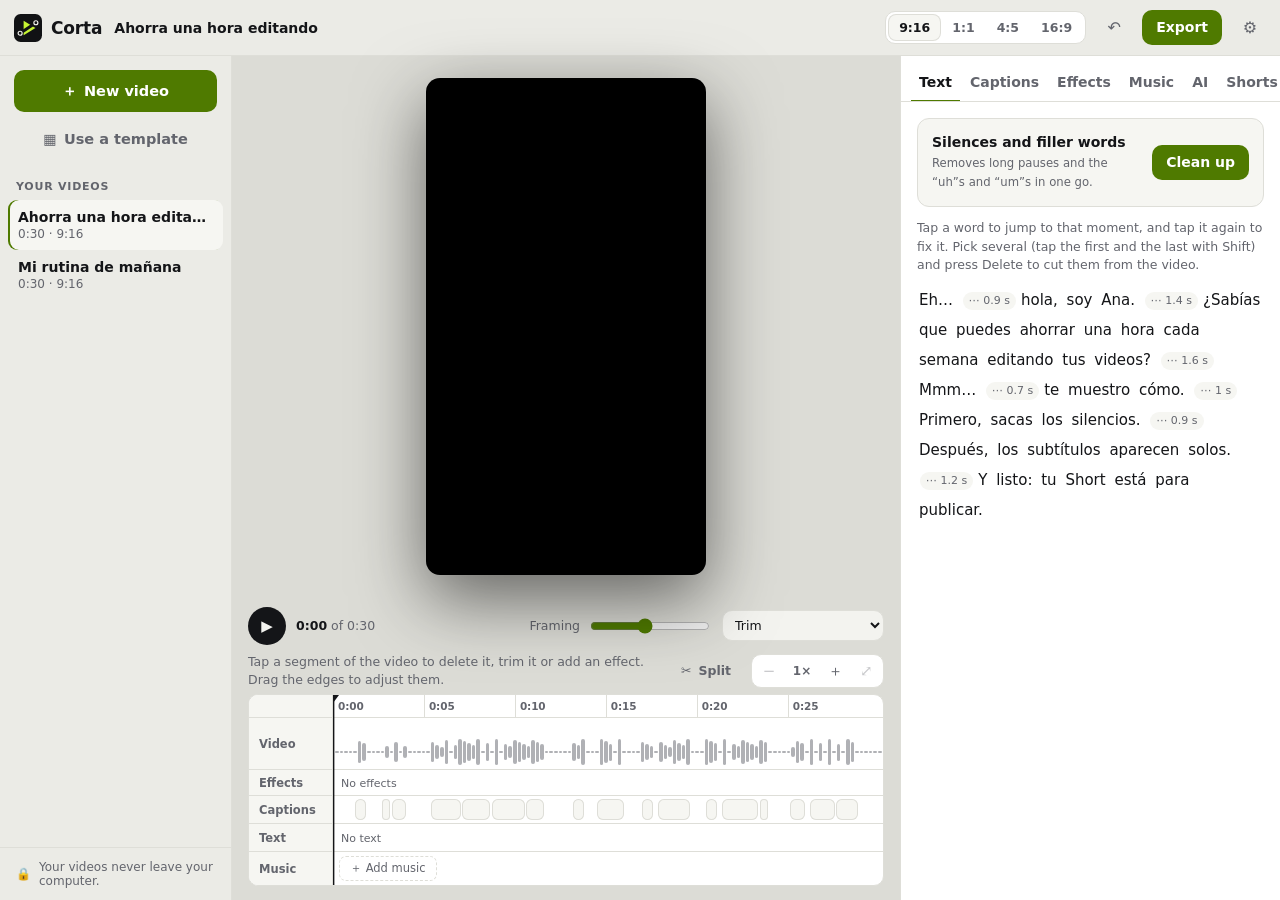
==== commit 2f705e43: "Pieza: la app de Mac sobre host-mac 0.2.0, actualizaciones, bienvenida y trabajos La app de Mac pasa" ====
--- a/ui/index.html
+++ b/ui/index.html
@@ -8,6 +8,7 @@
   <link rel="icon" href="favicon.svg">
   <link rel="stylesheet" href="tema.css">
   <link rel="stylesheet" href="componentes.css">
+  <link rel="stylesheet" href="bienvenida.css">
   <link rel="stylesheet" href="app.css">
 </head>
 <body>
@@ -17,6 +18,7 @@
   <script src="host.js"></script>
   <script src="tema.js"></script>
   <script src="componentes.js"></script>
+  <script src="bienvenida.js"></script>
   <script src="app.js"></script>
 </body>
 </html>
--- a/ui/tema.css
+++ b/ui/tema.css
@@ -2,8 +2,9 @@
  * License, v. 2.0. If a copy of the MPL was not distributed with this
  * file, You can obtain one at https://mozilla.org/MPL/2.0/. */
 /* Pieza «tema»: sistema, claro u oscuro con UN juego de tokens. Cada color se escribe una vez como par (--x-claro, --x-oscuro) y
-   el token (--x) lo elige con light-dark() según color-scheme: <html data-tema="claro|oscuro"> lo fija, sin atributo sigue al
-   sistema. La app pone su acento redefiniendo en :root --acento-claro, --acento-oscuro (y, si hace falta, --sobre-acento-*),
+   el token (--x) lo elige con light-dark() según color-scheme: <html data-pz-modo="claro|oscuro"> lo fija, sin atributo sigue al
+   sistema (con prefijo: un `closest("[data-tema]")` de la app nunca lo encuentra). light-dark() solo acepta colores: la sombra
+   se elige con selectores. La app pone su acento redefiniendo en :root --acento-claro, --acento-oscuro (y, si hace falta, --sobre-acento-*),
    cargando su CSS DESPUÉS de este. Nada de la app adentro. Los tokens y su significado: README.md de la pieza. */
 :root {
   /* Pares de color (neutros con contraste AA entre sí: lo revisa pruebas/interfaz.mjs). */
@@ -18,6 +19,9 @@
   --sobre-acento-claro: #ffffff;  --sobre-acento-oscuro: #0c1120;
   --rojo-claro: #b42727;          --rojo-oscuro: #ff8a8a;
   --verde-claro: #1a6e40;         --verde-oscuro: #6fd39b;
+  /* Texto sólido sobre un fondo de color (aviso, botón de peligro): nunca --fondo/--panel, que una app puede hacer transparentes. */
+  --sobre-rojo-claro: #ffffff;    --sobre-rojo-oscuro: #1a0b0b;
+  --sobre-texto-claro: #ffffff;   --sobre-texto-oscuro: #10141b;
   --sombra-claro: 0 8px 28px rgba(20, 30, 50, .14);
   --sombra-oscuro: 0 10px 30px rgba(0, 0, 0, .5);
 
@@ -34,7 +38,9 @@
   --sobre-acento: light-dark(var(--sobre-acento-claro), var(--sobre-acento-oscuro));
   --rojo: light-dark(var(--rojo-claro), var(--rojo-oscuro));
   --verde: light-dark(var(--verde-claro), var(--verde-oscuro));
-  --sombra: light-dark(var(--sombra-claro), var(--sombra-oscuro));
+  --sobre-rojo: light-dark(var(--sobre-rojo-claro), var(--sobre-rojo-oscuro));
+  --sobre-texto: light-dark(var(--sobre-texto-claro), var(--sobre-texto-oscuro));
+  --sombra: var(--sombra-claro);   /* el oscuro, abajo: light-dark() con una sombra entera es inválido (queda en «none») */
   /* Derivados: nunca se escriben a mano (cambian solos con el acento y con el modo). */
   --hover: color-mix(in srgb, var(--texto) 7%, var(--panel));
   --acento-suave: color-mix(in srgb, var(--acento) 14%, transparent);
@@ -49,28 +55,36 @@
   --mono: ui-monospace, "SF Mono", Menlo, Consolas, "Liberation Mono", monospace;
   /* La bienvenida (pieza «bienvenida») usa sus propias variables: aquí quedan conectadas a los tokens. */
   --bv-acento: var(--acento); --bv-linea: var(--linea); --bv-panel: var(--panel); --bv-texto-suave: var(--texto-suave);
+  --bv-sobre-acento: var(--sobre-acento);
 }
-:root[data-tema="claro"] { color-scheme: light; }
-:root[data-tema="oscuro"] { color-scheme: dark; }
+:root[data-pz-modo="claro"] { color-scheme: light; }
+:root[data-pz-modo="oscuro"] { color-scheme: dark; }
+/* La sombra no es un color: se elige por modo con selectores (igual en todos los navegadores). */
+@media (prefers-color-scheme: dark) { :root:not([data-pz-modo="claro"]) { --sombra: var(--sombra-oscuro); } }
+:root[data-pz-modo="oscuro"] { --sombra: var(--sombra-oscuro); }
 
-/* Sin light-dark() (Safari < 17.5, Chrome < 123): los mismos pares, elegidos por la consulta del sistema. Solo nombres, sin colores. */
+/* Sin light-dark() (Safari < 17.5, Chrome < 123): los mismos pares, elegidos por la consulta del sistema. Solo nombres, sin colores.
+   Un token PROPIO de la app escrito con light-dark() no tiene este respaldo: si importa en esos navegadores, repítelo aquí. */
 @supports not (color: light-dark(#000, #fff)) {
-  :root, :root[data-tema="claro"] {
+  :root, :root[data-pz-modo="claro"] {
     --fondo: var(--fondo-claro); --panel: var(--panel-claro); --panel-2: var(--panel-2-claro); --linea: var(--linea-claro);
     --texto: var(--texto-claro); --texto-suave: var(--texto-suave-claro); --tenue: var(--tenue-claro); --acento: var(--acento-claro);
-    --sobre-acento: var(--sobre-acento-claro); --rojo: var(--rojo-claro); --verde: var(--verde-claro); --sombra: var(--sombra-claro);
+    --sobre-acento: var(--sobre-acento-claro); --rojo: var(--rojo-claro); --verde: var(--verde-claro);
+    --sobre-rojo: var(--sobre-rojo-claro); --sobre-texto: var(--sobre-texto-claro);
   }
   @media (prefers-color-scheme: dark) {
-    :root:not([data-tema="claro"]) {
+    :root:not([data-pz-modo="claro"]) {
       --fondo: var(--fondo-oscuro); --panel: var(--panel-oscuro); --panel-2: var(--panel-2-oscuro); --linea: var(--linea-oscuro);
       --texto: var(--texto-oscuro); --texto-suave: var(--texto-suave-oscuro); --tenue: var(--tenue-oscuro); --acento: var(--acento-oscuro);
-      --sobre-acento: var(--sobre-acento-oscuro); --rojo: var(--rojo-oscuro); --verde: var(--verde-oscuro); --sombra: var(--sombra-oscuro);
+      --sobre-acento: var(--sobre-acento-oscuro); --rojo: var(--rojo-oscuro); --verde: var(--verde-oscuro);
+      --sobre-rojo: var(--sobre-rojo-oscuro); --sobre-texto: var(--sobre-texto-oscuro);
     }
   }
-  :root[data-tema="oscuro"] {
+  :root[data-pz-modo="oscuro"] {
     --fondo: var(--fondo-oscuro); --panel: var(--panel-oscuro); --panel-2: var(--panel-2-oscuro); --linea: var(--linea-oscuro);
     --texto: var(--texto-oscuro); --texto-suave: var(--texto-suave-oscuro); --tenue: var(--tenue-oscuro); --acento: var(--acento-oscuro);
-    --sobre-acento: var(--sobre-acento-oscuro); --rojo: var(--rojo-oscuro); --verde: var(--verde-oscuro); --sombra: var(--sombra-oscuro);
+    --sobre-acento: var(--sobre-acento-oscuro); --rojo: var(--rojo-oscuro); --verde: var(--verde-oscuro);
+      --sobre-rojo: var(--sobre-rojo-oscuro); --sobre-texto: var(--sobre-texto-oscuro);
   }
 }
 
@@ -78,4 +92,9 @@
 html, body { background: var(--fondo); color: var(--texto); }
 body { font-family: var(--fuente); }
 :focus-visible { outline: 2px solid var(--foco); outline-offset: 2px; }
+/* Un diálogo recibe el foco cuando lo que lo abrió ya no está: sin anillo alrededor de toda la caja (sí en sus controles). Su título
+   también recibe el foco al abrir (para el lector de pantalla; tabindex="-1", no es un control): sin anillo, en cualquier ventana
+   aria-modal, sea de una pieza o de la app. */
+:where([role="dialog"], [role="alertdialog"])[aria-modal="true"]:focus-visible,
+:where([role="dialog"], [role="alertdialog"])[aria-modal="true"] :where(h1, h2, h3)[tabindex="-1"]:focus { outline: none; }
 ::selection { background: color-mix(in srgb, var(--acento) 30%, transparent); }
--- a/ui/componentes.css
+++ b/ui/componentes.css
@@ -3,22 +3,29 @@
  * file, You can obtain one at https://mozilla.org/MPL/2.0/. */
 /* Pieza «componentes»: botón, diálogo (hoja desde abajo en el celular), avisos, filas, selector segmentado, chips, campos y el
    giro de espera. Solo usa los tokens de la pieza «tema» (cárgala antes). Clases con prefijo pz- para no chocar con las de la app.
-   Objetivos de 44 px en pantallas táctiles y a 760 px o menos; con movimiento reducido no hay animaciones. */
+   Lo que se toca mide --pz-boton-alto (botones) y --pz-chip-alto (chips, selector): 36 y 32 px. En pantallas táctiles y a 760 px
+   o menos, dentro de los componentes de la pieza (diálogos, filas de Ajustes, avisos) pasan a --pz-tactil (44 px); en el resto de
+   la app quedan como la app diga (un editor compacto no crece solo). La app los cambia en su :root (p. ej. --pz-boton-alto: 44px
+   para botones grandes también en escritorio, o --pz-tactil: 48px). Las reglas sobre elementos (p, h2) van con :where() para que
+   cualquier clase de la app les gane. Con movimiento reducido no hay animaciones. */
+:root { --pz-tactil: 44px; --pz-boton-alto: 36px; --pz-chip-alto: 32px; }
 .pz-sr { position: absolute; width: 1px; height: 1px; overflow: hidden; clip-path: inset(50%); white-space: nowrap; }
 
-/* Botones */
-.pz-boton { display: inline-flex; align-items: center; justify-content: center; gap: 6px; min-height: 36px; padding: 6px 14px;
+/* Botones (el texto largo se parte en dos líneas antes de salirse a 390 px) */
+.pz-boton { display: inline-flex; align-items: center; justify-content: center; gap: 6px; min-height: var(--pz-boton-alto); padding: 6px 14px;
   border: 1px solid var(--linea); border-radius: var(--radio-chico); background: var(--panel); color: var(--texto); font: inherit;
-  cursor: pointer; white-space: nowrap; }
+  line-height: 1.25; text-align: center; cursor: pointer; max-width: 100%; }
 .pz-boton:hover { background: var(--hover); }
 .pz-boton.pz-principal { background: var(--acento); border-color: var(--acento); color: var(--sobre-acento); font-weight: 600; }
 .pz-boton.pz-principal:hover { background: color-mix(in srgb, var(--acento) 90%, var(--texto)); }
 .pz-boton.pz-plano { background: transparent; border-color: transparent; }
 .pz-boton.pz-plano:hover { background: var(--hover); }
 .pz-boton.pz-peligro:not(.pz-principal) { color: var(--rojo); }
-.pz-boton.pz-principal.pz-peligro { background: var(--rojo); border-color: var(--rojo); color: var(--panel); }
+.pz-boton.pz-principal.pz-peligro { background: var(--rojo); border-color: var(--rojo); color: var(--sobre-rojo); }
 .pz-boton[disabled] { opacity: .5; cursor: default; }
-.pz-enlace { border: 0; background: none; padding: 0; color: var(--acento); font: inherit; text-decoration: underline; cursor: pointer; }
+/* Un enlace dentro de un texto: el área que se toca crece sin agrandar la línea (nada de huecos en una fila). */
+.pz-enlace { position: relative; border: 0; background: none; padding: 0; color: var(--acento); font: inherit; text-decoration: underline; cursor: pointer; }
+.pz-enlace::after { content: ""; position: absolute; inset: -6px -4px; }
 
 /* Diálogo */
 .pz-capa { position: fixed; inset: 0; z-index: 50; display: grid; place-items: center; padding: 16px; background: var(--velo); }
@@ -28,9 +35,15 @@
 .pz-dialogo.pz-ancho { width: min(860px, 100%); }
 .pz-cabeza { display: flex; align-items: flex-start; gap: 8px; }
 .pz-cabeza h2 { flex: 1; }
-.pz-dialogo h2 { margin: 0 0 8px; font-size: 19px; line-height: 1.3; outline: none; }
-.pz-dialogo p { margin: 0 0 12px; color: var(--texto-suave); }
-.pz-cerrar { min-width: 36px; padding: 6px; margin: -6px -8px 0 0; color: var(--texto-suave); }
+.pz-cabeza.pz-sin-titulo { justify-content: flex-end; float: right; margin-left: 8px; }
+:where(.pz-dialogo) h2 { margin: 0 0 8px; font-size: 19px; line-height: 1.3; }
+/* El título recibe el foco al abrir (para el lector de pantalla): sin anillo, no es un control. En toda ventana aria-modal (también
+   las propias de la app, que la pieza enfoca igual), no solo en .pz-dialogo. */
+:where([role="dialog"], [role="alertdialog"])[aria-modal="true"] :is(h1, h2, h3)[tabindex="-1"]:focus { outline: none; }
+:where(.pz-dialogo) > p, :where(.pz-dialogo > .pz-cabeza) + p { margin: 0 0 12px; color: var(--texto-suave); }
+/* La ✕ nunca baja de 36 px (ni si la app pone --pz-boton-alto: 0 para botones a su medida); --pz-cerrar-ancho la fija. */
+.pz-cerrar { min-width: var(--pz-cerrar-ancho, max(36px, var(--pz-boton-alto))); min-height: var(--pz-cerrar-ancho, max(36px, var(--pz-boton-alto)));
+  padding: 6px; margin: -6px -8px 0 0; color: var(--texto-suave); }
 .pz-pie { display: flex; flex-wrap: wrap; justify-content: flex-end; gap: 8px; margin-top: 18px; }
 .pz-pie .pz-izq { margin-right: auto; }
 @keyframes pz-entrar { from { opacity: 0; transform: translateY(8px); } }
@@ -45,16 +58,20 @@
 .pz-notas { white-space: pre-line; overflow-wrap: anywhere; margin-top: 4px; }
 .pz-progreso { display: block; width: 100%; height: 6px; margin-top: 6px; accent-color: var(--acento); }
 .pz-ok { color: var(--verde); font-weight: 600; }
-.pz-error-texto, .pz-txt small.pz-error-texto { color: var(--rojo); }
+.pz-error-texto, .pz-txt small.pz-error-texto, .pz-dialogo .pz-error-texto { color: var(--rojo); }
 .pz-ayuda { color: var(--texto-suave); }
 
-/* Selector segmentado (tema, idioma) y chips */
-.pz-seg { display: inline-flex; flex-wrap: wrap; gap: 2px; padding: 2px; border: 1px solid var(--linea); border-radius: var(--radio-chico); background: var(--panel-2); }
-.pz-seg button { min-height: 32px; padding: 4px 12px; border: 0; border-radius: calc(var(--radio-chico) - 2px); background: transparent;
-  color: var(--texto-suave); font: inherit; cursor: pointer; }
-.pz-seg button[aria-pressed="true"] { background: var(--panel); color: var(--texto); font-weight: 600; box-shadow: 0 1px 2px rgba(0, 0, 0, .12); }
+/* Selector segmentado (tema, idioma) y chips. El riel es un tinte del texto (se ve sobre --panel y sobre --panel-2), no se parte
+   en varias líneas: si no cabe, el texto de cada opción se parte adentro. */
+.pz-seg { display: inline-flex; flex-wrap: nowrap; max-width: 100%; gap: 2px; padding: 2px; border: 1px solid var(--linea); border-radius: var(--radio-chico);
+  background: color-mix(in srgb, var(--texto) 7%, transparent); }
+.pz-seg button { flex: 1 1 auto; min-width: 0; min-height: var(--pz-chip-alto); padding: 4px 12px; border: 0; border-radius: calc(var(--radio-chico) - 2px);
+  background: transparent; color: var(--texto-suave); font: inherit; line-height: 1.2; cursor: pointer; }
+.pz-seg button:hover { color: var(--texto); }
+.pz-seg button[aria-pressed="true"] { background: var(--panel); color: var(--texto); font-weight: 600;
+  box-shadow: 0 0 0 1px var(--linea), 0 1px 2px rgba(0, 0, 0, .12); }
 .pz-chips { display: flex; flex-wrap: wrap; gap: 6px; margin: 8px 0; }
-.pz-chip { min-height: 32px; padding: 4px 12px; border: 1px solid var(--linea); border-radius: 999px; background: var(--panel); color: var(--texto); font: inherit; cursor: pointer; }
+.pz-chip { min-height: var(--pz-chip-alto); padding: 4px 12px; border: 1px solid var(--linea); border-radius: 999px; background: var(--panel); color: var(--texto); font: inherit; cursor: pointer; }
 .pz-chip[aria-pressed="true"] { border-color: var(--acento); background: var(--acento-suave); font-weight: 600; }
 
 /* Campos */
@@ -72,18 +89,24 @@
 .pz-giro { width: 18px; height: 18px; flex: none; border: 2px solid var(--linea); border-top-color: var(--acento); border-radius: 50%; animation: pz-giro .8s linear infinite; }
 @keyframes pz-giro { to { transform: rotate(360deg); } }
 
-/* Avisos (toast): uno a la vez, abajo al centro. --pz-toast-abajo para dejar espacio a una barra inferior. */
+/* Avisos (toast): uno a la vez, abajo al centro. --pz-toast-abajo para dejar espacio a una barra inferior. Colores sólidos
+   (--texto/--sobre-texto, --rojo/--sobre-rojo): se leen aunque la app tenga --fondo o --panel transparentes. */
 .pz-toast { position: fixed; left: 50%; bottom: calc(var(--pz-toast-abajo, 24px) + env(safe-area-inset-bottom, 0px)); z-index: 80;
-  max-width: min(520px, calc(100% - 32px)); padding: 10px 16px; border-radius: var(--radio); background: var(--texto); color: var(--fondo);
+  max-width: min(520px, calc(100% - 32px)); padding: 10px 16px; border-radius: var(--radio); background: var(--texto); color: var(--sobre-texto);
   font-weight: 600; text-align: center; opacity: 0; pointer-events: none; transform: translate(-50%, 16px); transition: opacity .18s, transform .18s; }
 .pz-toast.visible { opacity: 1; transform: translate(-50%, 0); }
-.pz-toast.pz-error { background: var(--rojo); color: var(--panel); }
+.pz-toast.pz-error { background: var(--rojo); color: var(--sobre-rojo); }
+.pz-toast.pz-con-accion { display: flex; align-items: center; gap: 12px; text-align: left; }
+.pz-toast.pz-con-accion.visible { pointer-events: auto; }
+.pz-toast-accion { flex: none; min-height: var(--pz-chip-alto); padding: 4px 10px; margin: -4px -6px -4px auto; border: 1px solid currentColor;
+  border-radius: var(--radio-chico); background: transparent; color: inherit; font: inherit; font-weight: 700; cursor: pointer; }
+.pz-toast-accion:focus-visible { outline: 2px solid currentColor; outline-offset: 2px; }
 
-/* Táctil y celular: objetivos de 44 px, diálogos como hojas desde abajo. */
+/* Táctil y celular: objetivos de --pz-tactil en los componentes de la pieza (no en toda la app: :root queda como la app lo
+   dejó), diálogos como hojas desde abajo. Si quieres todo a --pz-tactil, ponlo tú en tu :root dentro de esta misma consulta. */
 @media (pointer: coarse), (max-width: 760px) {
-  .pz-boton, .pz-seg button, .pz-chip { min-height: 44px; }
-  .pz-cerrar { min-width: 44px; }
-  .pz-enlace { min-height: 44px; }
+  :where(.pz-dialogo, .pz-toast, .pz-filas, .pz-fila, .pz-acerca + .pz-chips) { --pz-boton-alto: var(--pz-tactil); --pz-chip-alto: var(--pz-tactil); }
+  .pz-enlace::after { inset: -12px -6px; }
 }
 @media (max-width: 760px) {
   .pz-capa { place-items: end center; padding: 0; }
--- a/ui/bienvenida.css
+++ b/ui/bienvenida.css
@@ -0,0 +1,34 @@
+/* This Source Code Form is subject to the terms of the Mozilla Public
+ * License, v. 2.0. If a copy of the MPL was not distributed with this
+ * file, You can obtain one at https://mozilla.org/MPL/2.0/. */
+/* Pieza «bienvenida»: lo mínimo para el paso del idioma y los puntos de avance. Sus colores son variables PROPIAS (--bv-acento,
+   --bv-linea, --bv-panel, --bv-texto-suave): cada app las define en su CSS con lo que signifiquen allá (en una app «--suave» es
+   un fondo y en otra un texto). Sin definirlas, unos neutros (con la pieza «tema» ya están conectadas). Botones de 44 px o más,
+   a 390 px en una columna. Los botones de los pasos usan las clases de «componentes» (.pz-pie, .pz-boton, .pz-principal,
+   .pz-izq); si la app no la usa, lo de abajo los dibuja con :where() (especificidad 0: componentes.css y la app les ganan). */
+.pieza-bv .pasos-bv { display: flex; gap: 6px; margin-bottom: 18px; }
+.pieza-bv .pasos-bv i { height: 4px; flex: 1; border-radius: 99px; background: var(--bv-linea, #d6d6d6); }
+.pieza-bv .pasos-bv i.hecho { background: var(--bv-acento, #2f5bd3); }
+.pieza-bv-idioma h2 { text-align: center; line-height: 1.3; margin: 6px 0 22px; }
+.pieza-bv-idioma h2 span[lang] { display: block; }
+.pieza-bv-idioma h2 .sep { position: absolute; width: 1px; height: 1px; overflow: hidden; clip-path: inset(50%); }
+.pieza-bv .opciones-idioma { display: grid; grid-template-columns: repeat(auto-fit, minmax(140px, 1fr)); gap: 12px; }
+.pieza-bv .opcion-idioma { position: relative; min-height: 96px; display: grid; gap: 4px; place-items: center; align-content: center;
+  padding: 18px 14px; border: 2px solid var(--bv-linea, #d6d6d6); border-radius: 16px; background: var(--bv-panel, transparent);
+  color: inherit; font: inherit; cursor: pointer; }
+.pieza-bv .opcion-idioma b { font-size: 22px; }
+.pieza-bv .opcion-idioma small { color: var(--bv-acento, #2f5bd3); font-weight: 600; }
+.pieza-bv .opcion-idioma.sugerido, .pieza-bv .opcion-idioma:hover { border-color: var(--bv-acento, #2f5bd3); }
+.pieza-bv .opcion-idioma:focus-visible { outline: 3px solid var(--bv-acento, #2f5bd3); outline-offset: 2px; }
+.pieza-bv .opcion-idioma .tecla { position: absolute; top: 8px; left: 8px; width: 24px; height: 24px; display: grid; place-items: center;
+  border: 1px solid var(--bv-linea, #d6d6d6); border-radius: 6px; font-size: 12px; color: var(--bv-texto-suave, #666); }
+.pieza-bv .nota-idioma { text-align: center; color: var(--bv-texto-suave, #666); font-size: 14px; margin-top: 18px; }
+.pieza-bv .nota-idioma span[lang] { display: block; }
+@media (max-width: 420px) { .pieza-bv .opciones-idioma { grid-template-columns: 1fr; } }
+:where(.pieza-bv .pz-pie) { display: flex; flex-wrap: wrap; justify-content: flex-end; gap: 8px; margin-top: 18px; }
+:where(.pieza-bv .pz-izq) { margin-right: auto; }
+:where(.pieza-bv .pz-boton) { display: inline-flex; align-items: center; justify-content: center; min-height: 36px; padding: 6px 14px;
+  border: 1px solid var(--bv-linea, #d6d6d6); border-radius: 8px; background: var(--bv-panel, transparent); color: inherit; font: inherit; cursor: pointer; }
+:where(.pieza-bv .pz-boton.pz-principal) { background: var(--bv-acento, #2f5bd3); border-color: var(--bv-acento, #2f5bd3); color: var(--bv-sobre-acento, #fff); font-weight: 600; }
+:where(.pieza-bv .pz-boton[disabled]) { opacity: .5; cursor: default; }
+@media (pointer: coarse), (max-width: 760px) { :where(.pieza-bv .pz-boton) { min-height: 44px; } :where(.pieza-bv .pz-pie .pz-boton) { flex: 1 1 auto; } }
--- a/ui/app.css
+++ b/ui/app.css
@@ -6,17 +6,44 @@
 @font-face { font-family: "Anton"; src: url("fuentes/Anton_400Regular.ttf"); font-display: block; }
 
 /* Colores: pieza «tema» (ui/tema.css, cargada antes). Cada color es un par claro/oscuro; con «Como el sistema» se ve como antes
-   (oscuro, o claro si el sistema está en claro). Lo propio de Corta (lateral, cortes, escenario, violeta, azul) también va con light-dark(). */
+   (oscuro, o claro si el sistema está en claro). Lo propio de Corta (lateral, cortes, escenario, violeta, azul) también. */
 :root {
   --fondo-claro: #f3f3ef; --fondo-oscuro: #0d0e10; --panel-claro: #ffffff; --panel-oscuro: #16171a; --panel-2-claro: #f6f6f2; --panel-2-oscuro: #1d1f23;
   --linea-claro: #deded8; --linea-oscuro: #2a2c31; --texto-claro: #141518; --texto-oscuro: #f4f4f0; --texto-suave-claro: #63656d; --texto-suave-oscuro: #9a9ca3;
   --acento-claro: #4f7a00; --acento-oscuro: #c6f432; --sobre-acento-oscuro: #111214;
   --rojo-claro: #c93636; --rojo-oscuro: #ff6b6b; --verde-claro: #4f7a00; --verde-oscuro: #c6f432;
-  --lateral: light-dark(#ebebe6, #121315);
-  --corte: repeating-linear-gradient(135deg, light-dark(rgba(201, 54, 54, .45), rgba(255, 107, 107, .5)) 0 4px, light-dark(rgba(201, 54, 54, .12), rgba(255, 107, 107, .18)) 4px 8px);
-  --escenario: light-dark(#dcdcd6, #08090a); --violeta: light-dark(#6a4fd6, #b8a2ff); --violeta-suave: light-dark(rgba(106, 79, 214, .14), rgba(184, 162, 255, .2));
-  --azul: light-dark(#1f78b4, #62c6ff); --azul-suave: light-dark(rgba(31, 120, 180, .22), rgba(98, 198, 255, .28));
+  /* Lo propio de Corta, también como pares: el token lo elige light-dark() y, sin él, el respaldo de abajo. */
+  --lateral-claro: #ebebe6; --lateral-oscuro: #121315; --escenario-claro: #dcdcd6; --escenario-oscuro: #08090a;
+  --corte-fuerte-claro: rgba(201, 54, 54, .45); --corte-fuerte-oscuro: rgba(255, 107, 107, .5);
+  --corte-suave-claro: rgba(201, 54, 54, .12); --corte-suave-oscuro: rgba(255, 107, 107, .18);
+  --violeta-claro: #6a4fd6; --violeta-oscuro: #b8a2ff; --violeta-suave-claro: rgba(106, 79, 214, .14); --violeta-suave-oscuro: rgba(184, 162, 255, .2);
+  --azul-claro: #1f78b4; --azul-oscuro: #62c6ff; --azul-suave-claro: rgba(31, 120, 180, .22); --azul-suave-oscuro: rgba(98, 198, 255, .28);
+  --lateral: light-dark(var(--lateral-claro), var(--lateral-oscuro)); --escenario: light-dark(var(--escenario-claro), var(--escenario-oscuro));
+  --corte-fuerte: light-dark(var(--corte-fuerte-claro), var(--corte-fuerte-oscuro)); --corte-suave: light-dark(var(--corte-suave-claro), var(--corte-suave-oscuro));
+  --violeta: light-dark(var(--violeta-claro), var(--violeta-oscuro)); --violeta-suave: light-dark(var(--violeta-suave-claro), var(--violeta-suave-oscuro));
+  --azul: light-dark(var(--azul-claro), var(--azul-oscuro)); --azul-suave: light-dark(var(--azul-suave-claro), var(--azul-suave-oscuro));
+  --corte: repeating-linear-gradient(135deg, var(--corte-fuerte) 0 4px, var(--corte-suave) 4px 8px);
+  /* Lo que se toca en el editor conserva sus tamaños (más compactos que los de la pieza). En pantallas táctiles y a 760 px o
+     menos, la pieza «componentes» sube a --pz-tactil (44 px) solo lo suyo (diálogos, filas de Ajustes, avisos); el editor no crece. */
+  --pz-boton-alto: 0px; --pz-chip-alto: 0px;
   --fuente: -apple-system, BlinkMacSystemFont, "Segoe UI", system-ui, sans-serif; font-size: 14px;
+}
+/* Sin light-dark() (Safari < 17.5, Chrome < 123; la demo en el navegador): los pares propios de Corta, como hace tema.css con los suyos. */
+@supports not (color: light-dark(#000, #fff)) {
+  :root, :root[data-pz-modo="claro"] {
+    --lateral: var(--lateral-claro); --escenario: var(--escenario-claro); --corte-fuerte: var(--corte-fuerte-claro); --corte-suave: var(--corte-suave-claro);
+    --violeta: var(--violeta-claro); --violeta-suave: var(--violeta-suave-claro); --azul: var(--azul-claro); --azul-suave: var(--azul-suave-claro);
+  }
+  @media (prefers-color-scheme: dark) {
+    :root:not([data-pz-modo="claro"]) {
+      --lateral: var(--lateral-oscuro); --escenario: var(--escenario-oscuro); --corte-fuerte: var(--corte-fuerte-oscuro); --corte-suave: var(--corte-suave-oscuro);
+      --violeta: var(--violeta-oscuro); --violeta-suave: var(--violeta-suave-oscuro); --azul: var(--azul-oscuro); --azul-suave: var(--azul-suave-oscuro);
+    }
+  }
+  :root[data-pz-modo="oscuro"] {
+    --lateral: var(--lateral-oscuro); --escenario: var(--escenario-oscuro); --corte-fuerte: var(--corte-fuerte-oscuro); --corte-suave: var(--corte-suave-oscuro);
+    --violeta: var(--violeta-oscuro); --violeta-suave: var(--violeta-suave-oscuro); --azul: var(--azul-oscuro); --azul-suave: var(--azul-suave-oscuro);
+  }
 }
 * { box-sizing: border-box; }
 html, body { margin: 0; height: 100%; }
@@ -34,8 +61,8 @@
 .titulo-proy { font-weight: 650; color: var(--texto-suave); white-space: nowrap; overflow: hidden; text-overflow: ellipsis; min-width: 0; flex: 1; }
 .titulo-proy b { color: var(--texto); }
 /* Selector segmentado (pieza «componentes», .pz-seg) con la forma de Corta: el de la barra (formato) y el de Plantillas. */
-.pz-seg { background: var(--panel); border-radius: 10px; padding: 3px; flex: none; flex-wrap: nowrap; }
-.pz-seg button { min-height: 0; padding: 5px 10px; border-radius: 7px; font-weight: 650; font-size: 12.5px; }
+.pz-seg { background: var(--panel); border-radius: 10px; padding: 3px; flex: none; }
+.pz-seg button { padding: 5px 10px; border-radius: 7px; font-weight: 650; font-size: 12.5px; }
 .pz-seg button[aria-pressed="true"] { background: var(--panel-2); box-shadow: 0 0 0 1px var(--linea); font-weight: 650; }
 
 .lateral { background: var(--lateral); border-right: 1px solid var(--linea); display: flex; flex-direction: column; min-height: 0; }
@@ -52,7 +79,7 @@
 
 /* Botones */
 /* Botones: .pz-boton de la pieza «componentes» con la forma de Corta (más redondos y firmes). .grande y .chico son de Corta. */
-.pz-boton { border-radius: 10px; padding: 8px 13px; font-weight: 650; gap: 7px; min-height: 0; }
+.pz-boton { border-radius: 10px; padding: 8px 13px; font-weight: 650; gap: 7px; }
 .pz-boton:hover { background: var(--panel); border-color: var(--texto-suave); }
 .pz-boton.pz-principal { border-color: transparent; font-weight: 650; }
 .pz-boton.pz-principal:hover { background: var(--acento); filter: brightness(1.06); }
@@ -200,7 +227,7 @@
 textarea:focus, input.texto:focus { outline: 2px solid var(--acento); outline-offset: 0; }
 .ejemplos { display: flex; flex-wrap: wrap; gap: 6px; margin: 10px 0 12px; }
 /* Chips (.pz-chip): en Corta son discretos y el elegido se pinta con el acento. */
-.pz-chip { background: transparent; padding: 5px 10px; font-size: 12.5px; color: var(--texto-suave); min-height: 0; }
+.pz-chip { background: transparent; padding: 5px 10px; font-size: 12.5px; color: var(--texto-suave); }
 .pz-chip:hover { color: var(--texto); border-color: var(--texto-suave); }
 .historial-ia { display: grid; gap: 8px; margin-top: 14px; }
 .cambio { padding: 10px 12px; border-radius: 10px; background: var(--panel-2); border: 1px solid var(--linea); line-height: 1.45; }
@@ -244,36 +271,18 @@
 .pz-dialogo h2 { font-size: 20px; margin-bottom: 6px; }
 .pz-dialogo > p { margin: 0 0 16px; line-height: 1.55; }
 .pz-dialogo p.nota { margin: 6px 0 0; }
-.pz-dialogo p.pz-error-texto { color: var(--rojo); }
 .pz-dialogo .nota-idioma { margin: 18px 0 0; }
-/* El editor conserva sus tamaños; en los diálogos (celular o pantalla táctil) cada botón mide al menos 44 px, como pide la pieza. */
-@media (pointer: coarse), (max-width: 760px) {
-  .pz-capa .pz-boton, .pz-capa .pz-chip, .pz-capa .pz-seg button { min-height: 44px; }
-}
 @media (max-width: 760px) {
   .pz-dialogo { border-radius: 18px 18px 0 0; padding: 18px 16px calc(18px + env(safe-area-inset-bottom, 0px)); }
   .pz-capa:has(.dialogo-pl) { padding: 0; }
 }
-.pasos-bv { display: flex; gap: 6px; margin-bottom: 18px; }
-.pasos-bv i { height: 4px; flex: 1; border-radius: 99px; background: var(--linea); }
-.pasos-bv i.hecho { background: var(--acento); }
-/* Bienvenida, paso 0: el idioma, sobre fondo liso (antes de elegirlo no se ve nada más) */
+/* Bienvenida (pieza «bienvenida»: los colores salen de la pieza «tema»). El paso 0, el idioma, va sobre fondo liso (antes de elegirlo
+   no se ve nada más), con el logo de Corta arriba. */
 .capa-idioma { background: var(--fondo); place-items: center; padding: 16px; }
 .capa-idioma .pz-dialogo { box-shadow: 0 12px 40px rgba(0, 0, 0, .14); border-radius: 18px; }
-.idioma-bv { text-align: center; }
-.idioma-bv .logo { width: 48px; height: 48px; margin: 4px auto 14px; display: block; }
-.idioma-bv h2 { font-size: 22px; margin-bottom: 20px; }
-.idioma-bv .punto { color: var(--texto-suave); }
-.opciones-idioma { display: grid; grid-template-columns: 1fr 1fr; gap: 12px; }
-.opcion-idioma { flex-direction: column; gap: 4px; min-height: 104px; padding: 16px 14px; border-radius: 14px; white-space: normal; position: relative; border-width: 2px; }
-.opcion-idioma b { font-size: 20px; }
-.opcion-idioma small { font-size: 13.5px; font-weight: 500; color: var(--texto-suave); }
-.opcion-idioma.pz-principal small { color: inherit; }
-.opcion-idioma .sugerido { position: absolute; top: 8px; right: 10px; font-style: normal; font-size: 11px; font-weight: 700; letter-spacing: .03em; text-transform: uppercase; }
-.opcion-idioma:focus-visible { outline: 3px solid var(--texto); outline-offset: 3px; }
-.nota-idioma { color: var(--texto-suave); font-size: 13px; margin: 18px 0 0; line-height: 1.5; }
-.nota-idioma span { display: block; }
-@media (max-width: 480px) { .opciones-idioma { grid-template-columns: 1fr; } .idioma-bv h2 { font-size: 20px; } .idioma-bv h2 span[lang] { display: block; } .idioma-bv .punto { display: none; } }
+.capa-idioma .logo { width: 48px; height: 48px; margin: 4px auto 14px; display: block; }
+.capa-idioma .pieza-bv-idioma h2 { font-size: 22px; margin: 6px 0 22px; }
+@media (max-width: 480px) { .capa-idioma .pieza-bv-idioma h2 { font-size: 20px; } }
 .pz-ok { font-weight: 650; font-size: 13px; white-space: nowrap; }
 .seccion { margin-bottom: 20px; }
 .seccion h3 { font-size: 12px; text-transform: uppercase; letter-spacing: .06em; color: var(--texto-suave); margin-bottom: 6px; }
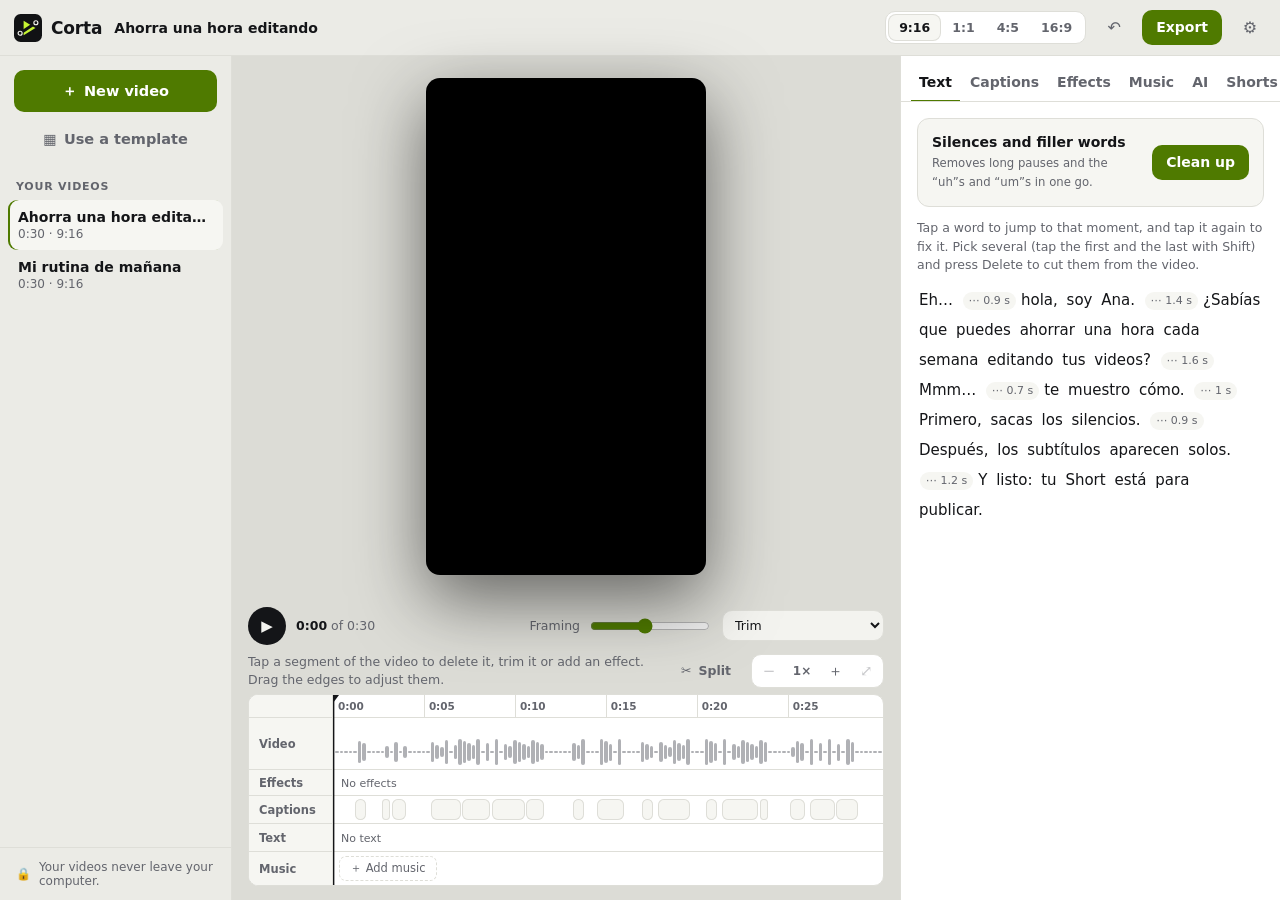
==== commit ac35302d: "App nativa con «host-tauri» (Rust + Tauri) en vez de Swift Corta para Mac pasa a la pieza «host-taur" ====
--- a/ui/index.html
+++ b/ui/index.html
@@ -3,7 +3,7 @@
 <head>
   <meta charset="utf-8">
   <meta name="viewport" content="width=device-width, initial-scale=1">
-  <meta http-equiv="Content-Security-Policy" content="default-src 'self'; style-src 'self' 'unsafe-inline'; img-src 'self' data: blob: corta:; media-src 'self' blob: corta:; font-src 'self'; connect-src 'self'; object-src 'none'; base-uri 'none'; form-action 'none'">
+  <meta http-equiv="Content-Security-Policy" content="default-src 'self'; style-src 'self' 'unsafe-inline'; img-src 'self' data: blob:; media-src 'self' blob:; font-src 'self'; connect-src 'self'; object-src 'none'; base-uri 'none'; form-action 'none'">
   <title>Corta</title>
   <link rel="icon" href="favicon.svg">
   <link rel="stylesheet" href="tema.css">
--- a/ui/bienvenida.css
+++ b/ui/bienvenida.css
@@ -22,6 +22,8 @@
 .pieza-bv .opcion-idioma:focus-visible { outline: 3px solid var(--bv-acento, #2f5bd3); outline-offset: 2px; }
 .pieza-bv .opcion-idioma .tecla { position: absolute; top: 8px; left: 8px; width: 24px; height: 24px; display: grid; place-items: center;
   border: 1px solid var(--bv-linea, #d6d6d6); border-radius: 6px; font-size: 12px; color: var(--bv-texto-suave, #666); }
+.pieza-bv .opcion-idioma .detalle-idioma { color: var(--bv-texto-suave, #666); font-size: 14px; }
+.pieza-bv .logo-bv { display: grid; place-items: center; margin-bottom: 8px; }
 .pieza-bv .nota-idioma { text-align: center; color: var(--bv-texto-suave, #666); font-size: 14px; margin-top: 18px; }
 .pieza-bv .nota-idioma span[lang] { display: block; }
 @media (max-width: 420px) { .pieza-bv .opciones-idioma { grid-template-columns: 1fr; } }
--- a/ui/app.css
+++ b/ui/app.css
@@ -169,7 +169,8 @@
 .nombre-m { position: absolute; left: 8px; top: 50%; transform: translateY(-50%); max-width: calc(100% - 16px); font-size: 11px; font-weight: 650; white-space: nowrap; overflow: hidden; text-overflow: ellipsis; pointer-events: none; }
 .lt-agregar { position: absolute; left: 6px; top: 4px; bottom: 4px; border: 1px dashed var(--linea); background: transparent; border-radius: 7px; padding: 0 10px; font-size: 11.5px; color: var(--texto-suave); }
 .lt-agregar:hover { color: var(--texto); border-color: var(--texto-suave); }
-.lt .cabezal { position: absolute; top: 0; bottom: 0; width: 2px; margin-left: -1px; background: var(--texto); box-shadow: 0 0 0 1px rgba(0, 0, 0, .35); z-index: 4; pointer-events: none; }
+/* El cabezal se mueve en cada cuadro: en su propia capa, moverlo no repinta toda la ventana. */
+.lt .cabezal { position: absolute; top: 0; bottom: 0; width: 2px; margin-left: -1px; background: var(--texto); box-shadow: 0 0 0 1px rgba(0, 0, 0, .35); z-index: 4; pointer-events: none; will-change: transform; }
 .lt .cabezal::before { content: ""; position: absolute; top: 0; left: -5px; border: 6px solid transparent; border-top: 8px solid var(--texto); border-bottom: 0; }
 
 /* Panel derecho */
